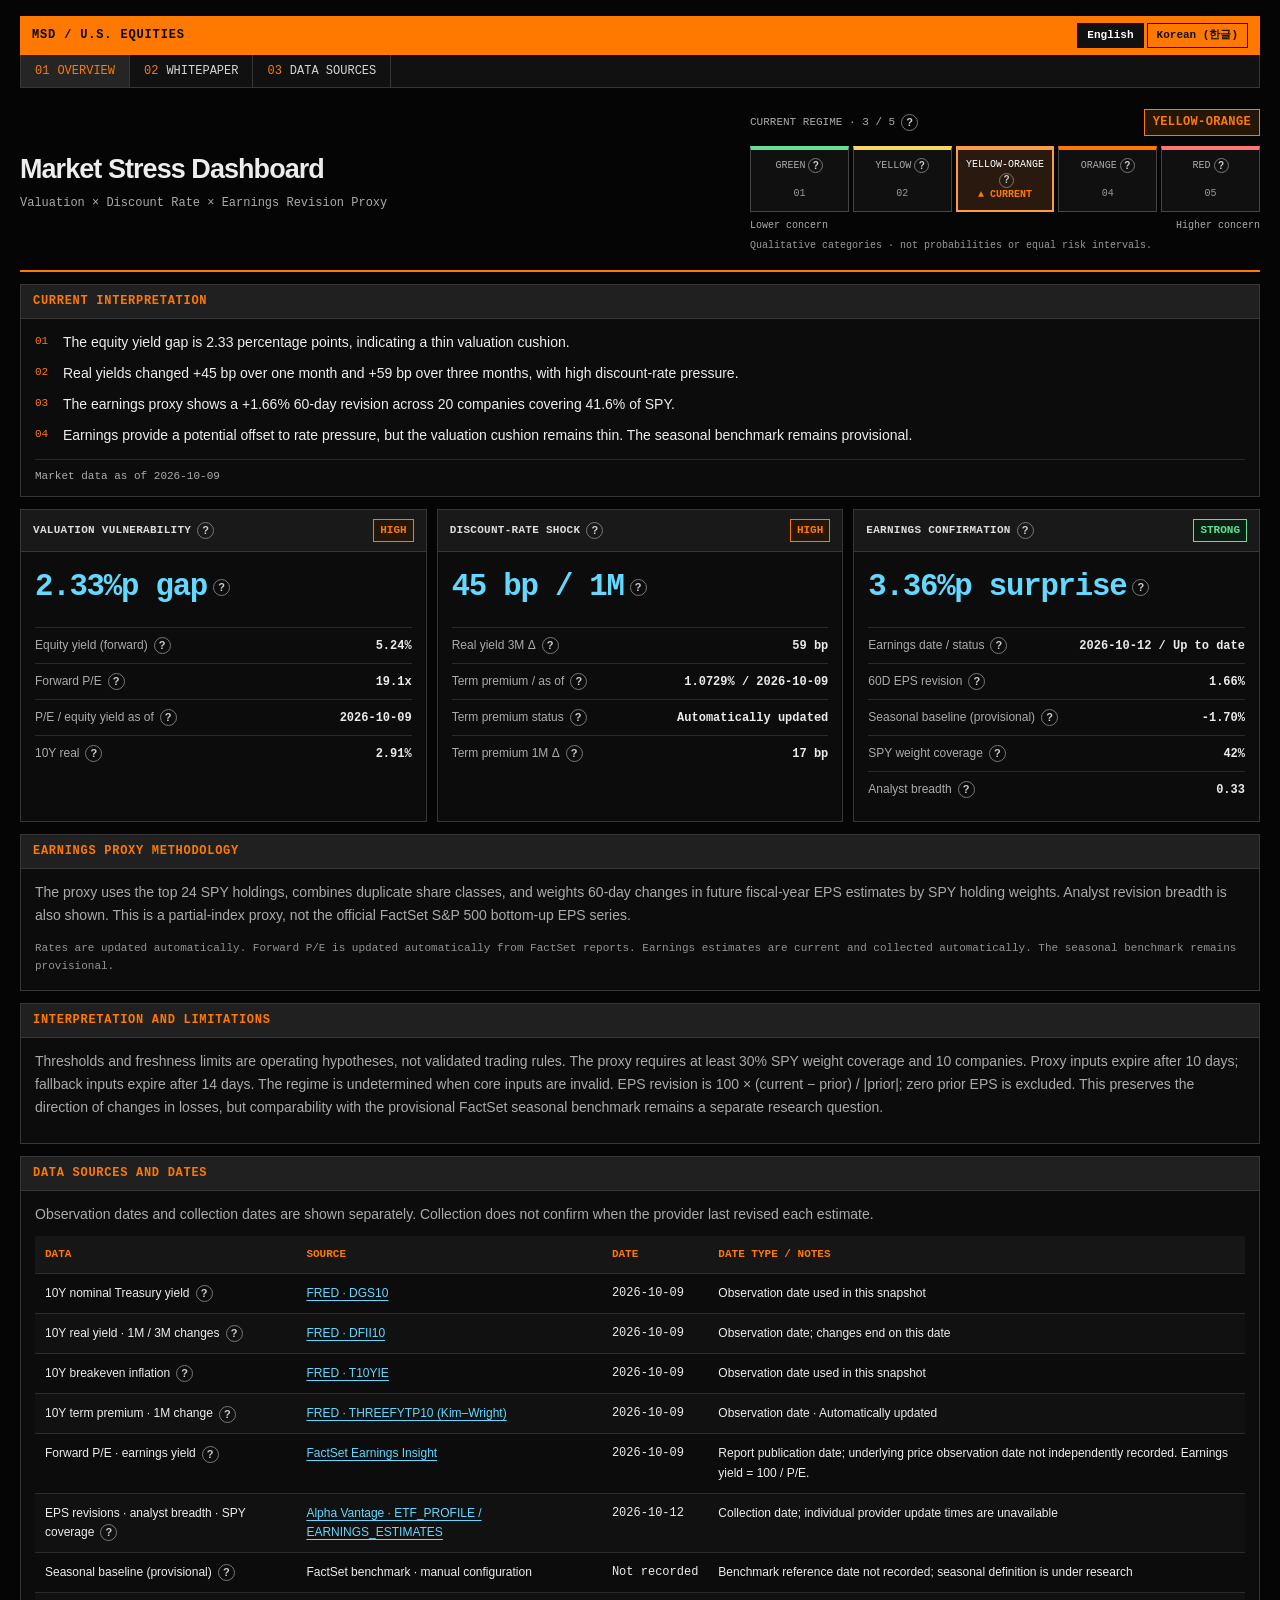
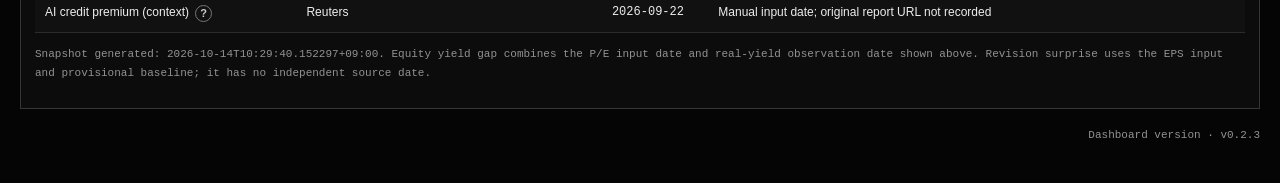
==== index.html @ 66d4731f "fix: refresh forward valuation from dated FactSet reports" ====
<!doctype html><html lang="en"><head><meta charset="utf-8"><meta name="viewport" content="width=device-width,initial-scale=1">
<title>Market Stress Dashboard v0.2.3</title>
<link rel="stylesheet" href="terminal.css?v=4"><script src="glossary.js?v=6" defer></script><script src="ui.js?v=7" defer></script></head><body><div class="wrap">
<div class="terminal-bar"><span>MSD / U.S. EQUITIES</span><div class="language-toggle" role="group" aria-label="Language"><button type="button" data-language="en" aria-pressed="true">English</button><button type="button" data-language="ko" aria-pressed="false">Korean (한글)</button></div></div>
<nav class="terminal-nav" aria-label="Resources"><a href="./" aria-current="page"><span class="key">01</span>OVERVIEW</a><a href="whitepaper.html"><span class="key">02</span>WHITEPAPER</a><a href="#sources-heading"><span class="key">03</span>DATA SOURCES</a></nav>
<div class="top"><div><h1>Market Stress Dashboard</h1><div class="muted">Valuation × Discount Rate × Earnings Revision Proxy</div></div><section class="regime-overview" aria-label="Market regime scale"><div class="regime-summary"><span id="regime-caption">CURRENT REGIME</span><div id="regime" class="regime">Loading</div></div><ol id="regime-scale" class="regime-scale"></ol><div class="regime-axis"><span id="scale-start">Lower concern</span><span id="scale-end">Higher concern</span></div><div id="scale-note" class="scale-note">Qualitative categories · not a probability scale</div></section></div>
<div class="card section"><b>Current interpretation</b><p id="note" class="note"></p><div id="asof" class="muted"></div></div>
<div id="grid" class="grid"></div>
<div class="card section"><b>Earnings proxy methodology</b><p class="note muted">The proxy uses the top 24 SPY holdings, combines duplicate share classes, and weights 60-day changes in future fiscal-year EPS estimates by SPY holding weights. Analyst revision breadth is also shown. This is a partial-index proxy, not the official FactSet S&amp;P 500 bottom-up EPS series.</p><div id="quality" class="quality"></div></div>
<div class="card section"><b>Interpretation and limitations</b><p class="note muted">Thresholds and freshness limits are operating hypotheses, not validated trading rules. The proxy requires at least 30% SPY weight coverage and 10 companies. Proxy inputs expire after 10 days; fallback inputs expire after 14 days. The regime is undetermined when core inputs are invalid. EPS revision is 100 × (current − prior) / |prior|; zero prior EPS is excluded. This preserves the direction of changes in losses, but comparability with the provisional FactSet seasonal benchmark remains a separate research question.</p></div>
<section class="card section" aria-labelledby="sources-heading"><h2 id="sources-heading">Data sources and dates</h2>
<p class="note muted">Observation dates and collection dates are shown separately. Collection does not confirm when the provider last revised each estimate.</p>
<div class="table-scroll"><table><thead><tr><th scope="col">Data</th><th scope="col">Source</th><th scope="col">Date</th><th scope="col">Date type / notes</th></tr></thead><tbody id="sources"></tbody></table></div>
<p id="generated" class="quality"></p>
</section>
<footer class="version-note">Dashboard version · v0.2.3</footer>
</div><script>
const f=(v,d=2)=>v==null?"N/A":Number(v).toFixed(d);
function qualityLabel(value){
 return {AUTO:"Automatically updated",MANUAL:"Manually entered",CURRENT:"Up to date",STALE:"Outdated · reference only",UNAVAILABLE:"Not available",FUTURE:"Date needs review",INVALID_DATE:"Date needs review",INVALID_VALUE:"Value needs review",AUTO_PROXY:"Automated estimate proxy",FALLBACK:"Manual fallback"}[value]||"Not confirmed";
}
function qualitySummary(d,lang='en'){
 const ko=lang==='ko',q=d.data_quality,e=d.pillars.earnings;
 const sentences=[];
 sentences.push(q.rates==='AUTO'?(ko?'금리는 자동 갱신됩니다.':'Rates are updated automatically.'):(ko?'금리 데이터의 최신성을 확인해야 합니다.':'Rate data need a freshness check.'));
 sentences.push(q.forward_pe==='AUTO'?(ko?'선행 PER은 FactSet 보고서에서 자동 갱신됩니다.':'Forward P/E is updated automatically from FactSet reports.'):q.forward_pe==='MANUAL'?(ko?'선행 PER은 수동 입력값입니다.':'Forward P/E is entered manually.'):(ko?'선행 PER 입력값을 다시 확인해야 합니다.':'The forward P/E input needs review.'));
 sentences.push(e.quality==='CURRENT'?(e.source_mode==='AUTO_PROXY'?(ko?'이익 추정치는 자동 수집한 유효한 자료입니다.':'Earnings estimates are current and collected automatically.'):(ko?'이익은 유효한 수동 대체 자료를 사용합니다.':'Earnings use a current manual fallback.')):(ko?'이익 자료가 유효하지 않아 이익 판정에 사용하지 않습니다.':'Earnings data do not meet the requirements for an active signal.'));
 if(q.term_premium==='STALE')sentences.push(ko?'기간 프리미엄은 오래된 값이므로 참고용으로만 표시합니다.':'Term premium is outdated and shown for reference only.');
 else if(q.term_premium==='UNAVAILABLE')sentences.push(ko?'기간 프리미엄은 현재 확인할 수 없습니다.':'Term premium is currently unavailable.');
 if(e.baseline_mode!=='EMPIRICAL_SAME_MONTH_MEDIAN')sentences.push(ko?'계절 기준은 아직 잠정값입니다.':'The seasonal benchmark remains provisional.');
 return sentences.join(' ');
}
function interpretationLines(d){
 const v=d.pillars.valuation,x=d.pillars.discount,e=d.pillars.earnings;
 const signed=(value,digits=0)=>value==null?"N/A":(value>0?"+":"")+f(value,digits);
 const cushion={HIGH:"a thin valuation cushion",ELEVATED:"a limited valuation cushion",LOW:"a wider valuation cushion"};
 const valuation=v.state==="UNAVAILABLE"
  ?"Valuation cannot be assessed reliably because a required input is missing or out of date."
  :`The equity yield gap is ${f(v.equity_yield_gap)} percentage points, indicating ${cushion[v.state]||"the reported valuation cushion"}.`;
 const pressure={HIGH:"high",MODERATE:"moderate",EASING:"easing"};
 const rates=x.state==="UNAVAILABLE"
  ?"Discount-rate pressure cannot be assessed reliably because current rate data are unavailable."
  :`Real yields changed ${signed(x.real_1m_change_bp)} bp over one month and ${signed(x.real_3m_change_bp)} bp over three months, with ${pressure[x.state]||"unclassified"} discount-rate pressure${x.term_premium_quality!=="AUTO"?"; term premium is excluded from the signal":""}.`;
 const earnings=e.state==="UNAVAILABLE"
  ?"Earnings confirmation is unavailable because the available estimate data do not meet the freshness or quality requirements."
  :e.source_mode==="AUTO_PROXY"
   ?`The earnings proxy shows a ${signed(e.revision_60d,2)}% 60-day revision across ${e.companies_used??"an unreported number of"} companies covering ${f(e.coverage_weight==null?null:e.coverage_weight*100,1)}% of SPY.`
   :`The manual earnings fallback shows a ${signed(e.revision_60d,2)}% revision, based on the input dated ${e.as_of||"an unrecorded date"}.`;
 const implications={
  "YELLOW-ORANGE":"Earnings provide a potential offset to rate pressure, but the valuation cushion remains thin.",
  "ORANGE":"The pillar combination signals heightened vulnerability; monitor whether earnings can offset rate pressure.",
  "RED":"High valuation vulnerability, rate pressure and negative earnings confirmation coincide, indicating elevated combined risk.",
  "GREEN":"The pillar combination is relatively supportive, with a wider valuation cushion and strong earnings confirmation.",
  "YELLOW":"The pillars present a mixed picture; monitor changes in earnings and discount-rate pressure together.",
  "UNDETERMINED":"A regime assessment is withheld until the required inputs meet the data-quality rules."
 };
 const conclusion=d.regime==="UNDETERMINED"?implications[d.regime]
  :`${implications[d.regime]||"Review the individual pillars before drawing a conclusion."} The seasonal benchmark remains provisional.`;
 return [valuation,rates,earnings,conclusion];
}
const loadJSON=path=>fetch(path+"?"+Date.now()).then(r=>{if(!r.ok)throw new Error("HTTP "+r.status);return r.json()});
Promise.all([loadJSON("data/latest.json"),loadJSON("config/manual_metrics.json")]).then(([d,manual])=>{
 let rg=document.getElementById("regime");rg.textContent=d.regime;rg.className="regime "+d.regime;
 const note=document.getElementById("note");
 note.replaceChildren(...interpretationLines(d).map(text=>{const line=document.createElement("span");line.className="interpretation-line";line.textContent=text;return line;}));
 document.getElementById("asof").textContent="Market data as of "+d.as_of;
 let v=d.pillars.valuation,x=d.pillars.discount,e=d.pillars.earnings;
 document.getElementById("grid").innerHTML=`
 <div class="card"><div class="row"><span class="muted">${v.label}</span><span class="state ${v.state}">${v.state}</span></div><div class="big">${f(v.equity_yield_gap)}%p gap</div>
 <div class="metric"><span>Equity yield (forward)</span><b>${f(v.forward_earnings_yield)}%</b></div><div class="metric"><span>Forward P/E</span><b>${f(v.forward_pe,1)}x</b></div><div class="metric"><span>P/E / equity yield as of</span><b>${v.as_of||"Unknown"}</b></div><div class="metric"><span>10Y real</span><b>${f(v.real10y)}%</b></div></div>
 <div class="card"><div class="row"><span class="muted">${x.label}</span><span class="state ${x.state}">${x.state}</span></div><div class="big">${f(x.real_1m_change_bp,0)} bp / 1M</div>
 <div class="metric"><span>Real yield 3M Δ</span><b>${f(x.real_3m_change_bp,0)} bp</b></div><div class="metric"><span>Term premium / as of</span><b>${f(x.term_premium,4)}% / ${x.term_premium_as_of||"Unknown"}</b></div><div class="metric"><span>Term premium status</span><b>${qualityLabel(x.term_premium_quality)}</b></div><div class="metric"><span>Term premium 1M Δ</span><b>${f(x.term_premium_1m_change_bp,0)} bp</b></div></div>
 <div class="card"><div class="row"><span class="muted">${e.label}</span><span class="state ${e.state}">${e.state}</span></div><div class="big">${e.revision_surprise==null?"Undetermined":f(e.revision_surprise)+"%p surprise"}</div>
 <div class="metric"><span>Earnings date / status</span><b>${e.as_of||"Unknown"} / ${qualityLabel(e.quality)}</b></div>
 <div class="metric"><span>60D EPS revision</span><b>${f(e.revision_60d)}%</b></div><div class="metric"><span>Seasonal baseline (provisional)</span><b>${f(e.seasonal_benchmark_60d)}%</b></div>
 <div class="metric"><span>SPY weight coverage</span><b>${e.coverage_weight==null?"Fallback":Math.round(e.coverage_weight*100)+"%"}</b></div>
 <div class="metric"><span>Analyst breadth</span><b>${e.analyst_revision_breadth==null?"N/A":f(e.analyst_revision_breadth,2)}</b></div></div>`;
 const automatic=e.source_mode==="AUTO_PROXY";
 const rows=[
  ["10Y nominal Treasury yield", "FRED · DGS10", "https://fred.stlouisfed.org/series/DGS10", d.as_of, "Observation date used in this snapshot"],
  ["10Y real yield · 1M / 3M changes", "FRED · DFII10", "https://fred.stlouisfed.org/series/DFII10", d.as_of, "Observation date; changes end on this date"],
  ["10Y breakeven inflation", "FRED · T10YIE", "https://fred.stlouisfed.org/series/T10YIE", d.as_of, "Observation date used in this snapshot"],
  ["10Y term premium · 1M change", "FRED · THREEFYTP10 (Kim–Wright)", "https://fred.stlouisfed.org/series/THREEFYTP10", x.term_premium_as_of, "Observation date · "+qualityLabel(x.term_premium_quality)],
  ["Forward P/E · earnings yield", v.source||manual.forward_pe.source, v.source_url||null, v.as_of||manual.forward_pe.as_of, v.date_type==="REPORT_DATE"?"Report publication date; underlying price observation date not independently recorded. Earnings yield = 100 / P/E.":"Manual input date; original report URL not recorded. Earnings yield = 100 / P/E."],
  ["EPS revisions · analyst breadth · SPY coverage", automatic?"Alpha Vantage · ETF_PROFILE / EARNINGS_ESTIMATES":manual.eps_fallback.source, automatic?"https://www.alphavantage.co/documentation/":null, e.as_of, automatic?"Collection date; individual provider update times are unavailable":"Manual fallback input date; original report URL not recorded"],
  ["Seasonal baseline (provisional)", e.baseline_mode==="EMPIRICAL_SAME_MONTH_MEDIAN"?"Stored proxy history": "FactSet benchmark · manual configuration", null, null, "Benchmark reference date not recorded; seasonal definition is under research"],
  ["AI credit premium (context)", manual.ai_credit_premium_bp.source, null, manual.ai_credit_premium_bp.as_of, "Manual input date; original report URL not recorded"]
 ];
 const tbody=document.getElementById("sources");
 rows.forEach(([metric,source,url,date,note])=>{
  const row=document.createElement("tr");
  [metric,source,date||"Not recorded",note].forEach((value,index)=>{
   const cell=document.createElement("td");
   if(index===1 && url){const link=document.createElement("a");link.href=url;link.textContent=value;cell.appendChild(link);}
   else cell.textContent=value;
   row.appendChild(cell);
  });tbody.appendChild(row);
 });
 document.getElementById("generated").textContent="Snapshot generated: "+(d.generated_at||"Not recorded")+". Equity yield gap combines the P/E input date and real-yield observation date shown above. Revision surprise uses the EPS input and provisional baseline; it has no independent source date.";
 document.getElementById("quality").textContent=qualitySummary(d);
 window.dashboardData=d;
 if(window.applyLanguage) window.applyLanguage();
}).catch(error=>{
 document.getElementById("regime").textContent="Data unavailable";
 document.getElementById("regime").className="regime UNAVAILABLE";
 document.getElementById("grid").textContent="";
 document.getElementById("note").textContent="The regime is unavailable because dashboard data could not be loaded. "+error.message;
 window.dashboardError=true; if(window.applyLanguage) window.applyLanguage();
});
</script></body></html>
---- terminal.css ----
:root{color-scheme:dark;--bg:#050505;--panel:#0c0c0c;--line:#363636;--muted:#aaa;--text:#ededed;--orange:#ff7900;--cyan:#64d8ff;--green:#64df94;--red:#ff7474;--yellow:#f5d761;--mono:"SFMono-Regular",Consolas,"Liberation Mono",monospace}
*{box-sizing:border-box}html{scroll-padding-top:20px}body{margin:0;background:var(--bg);color:var(--text);font-family:Arial,Helvetica,sans-serif;font-size:14px;line-height:1.5}.wrap{max-width:1440px;margin:auto;padding:16px 20px 40px}a{color:var(--cyan);text-underline-offset:3px}a:hover{color:#fff}a:focus-visible{outline:2px solid var(--orange);outline-offset:4px}.muted{color:var(--muted)}
.terminal-bar{display:flex;justify-content:space-between;align-items:center;gap:16px;padding:7px 12px;background:var(--orange);color:#080808;font:700 12px/1.4 var(--mono);letter-spacing:.07em;text-transform:uppercase}.terminal-nav{display:flex;gap:0;flex-wrap:wrap;border:1px solid var(--line);border-top:0;margin-bottom:18px;background:#111}.terminal-nav a{padding:9px 14px;color:#d5d5d5;text-decoration:none;font:12px var(--mono);border-right:1px solid var(--line)}.terminal-nav a:hover,.terminal-nav a[aria-current=page]{background:#252525;color:var(--orange)}.terminal-nav .key{color:var(--orange);margin-right:8px}
.top,.row{display:flex;justify-content:space-between;gap:12px;align-items:center;flex-wrap:wrap}.top{padding:3px 0 17px;border-bottom:2px solid var(--orange)}h1{font-size:27px;letter-spacing:-.035em;margin:0;font-weight:700}h1 .muted{font:12px var(--mono);letter-spacing:0;vertical-align:middle}.top>div>.muted{font:12px/1.6 var(--mono);margin-top:5px}.grid{display:grid;grid-template-columns:repeat(3,minmax(0,1fr));gap:10px;margin-top:12px}.card{background:var(--panel);border:1px solid var(--line);border-radius:0;padding:14px}.section{margin-top:12px}.section>b,.section>h2{display:block;background:#202020;border-bottom:1px solid var(--line);margin:-14px -14px 12px;padding:8px 12px;font:700 12px/1.4 var(--mono);text-transform:uppercase;letter-spacing:.06em;color:var(--orange)}.grid .card>.row{margin:-14px -14px 12px;padding:9px 12px;border-bottom:1px solid var(--line);background:#191919;gap:8px}.grid .card>.row>.muted{font:700 11px/1.5 var(--mono);color:#ddd;text-transform:uppercase;letter-spacing:.025em}
.state,.regime{font:700 11px/1.4 var(--mono);border:1px solid currentColor;border-radius:0;padding:3px 6px;white-space:nowrap}.regime{font-size:14px;padding:8px 12px;letter-spacing:.03em}.HIGH,.WEAKENING,.YELLOW-ORANGE,.ORANGE{color:var(--orange);background:#241708}.STRONG,.LOW,.GREEN,.EASING{color:var(--green);background:#0b2013}.NEUTRAL,.MODERATE,.ELEVATED,.YELLOW{color:var(--yellow);background:#242009}.NEGATIVE,.RED{color:var(--red);background:#290f0f}.UNDETERMINED,.UNAVAILABLE{color:#c5c5c5;background:#222}.big{font:700 clamp(23px,2.4vw,34px)/1.25 var(--mono);font-variant-numeric:tabular-nums;letter-spacing:-.04em;color:var(--cyan);margin:16px 0 20px}.metric{display:flex;justify-content:space-between;align-items:baseline;gap:12px;border-top:1px solid #292929;padding:8px 0;font-size:12px}.metric span:first-child{color:var(--muted)}.metric b{font-family:var(--mono);font-variant-numeric:tabular-nums;text-align:right;color:#eaeaea;font-size:12px}.note{line-height:1.65;margin:10px 0}.quality{font:11px/1.7 var(--mono);color:#929292;margin-top:12px;overflow-wrap:anywhere}#note{font-size:14px;counter-reset:line}#note .interpretation-line{display:block;position:relative;padding-left:28px;margin-bottom:8px}#note .interpretation-line:before{counter-increment:line;content:"0" counter(line);position:absolute;left:0;top:2px;color:var(--orange);font:11px/1.6 var(--mono)}#note .interpretation-line:last-child{margin-bottom:0}#asof{font:11px var(--mono);color:var(--muted);border-top:1px solid #292929;padding-top:10px;margin-top:12px}
h2{font-size:18px;margin:0 0 12px}.table-scroll{overflow-x:auto}table{width:100%;border-collapse:collapse;text-align:left;font-size:12px}th,td{padding:10px;border-bottom:1px solid #2c2c2c;vertical-align:top}th{color:var(--orange);font:700 11px/1.5 var(--mono);text-transform:uppercase;background:#161616}td{line-height:1.6}tbody tr:nth-child(even){background:#111}tbody tr:hover{background:#1b1b1b}td:nth-child(3){white-space:nowrap;font-family:var(--mono);font-variant-numeric:tabular-nums}
/* Long-form research uses the same terminal palette with a quieter reading measure. */
.paper .wrap{max-width:1200px}.paper .nav{margin:0 0 28px;padding:10px 0;border-bottom:1px solid var(--line);font:12px var(--mono)}.paper .eyebrow{color:var(--orange);font-family:var(--mono)}.paper header h1{font-size:clamp(32px,4.8vw,50px)}.paper .subtitle{color:#bbb}.paper .meta{color:#aaa;font-family:var(--mono);font-size:12px}.paper .context{border-color:var(--line);background:#111;color:#bbb;border-radius:0;border-left:3px solid var(--orange)}.paper .layout{grid-template-columns:245px minmax(0,1fr);gap:38px}.paper .toc{font-family:var(--mono);font-size:11px}.paper .toc>nav>strong{color:var(--orange);text-transform:uppercase}.paper .toc a{color:#aaa}.paper .toc a:hover{color:var(--orange)}.paper article{font-size:16px;line-height:1.8}.paper section{border-color:var(--line);padding-top:24px}.paper h2{color:var(--orange);font-size:23px}.paper h3{color:#eee}.paper blockquote{border-color:var(--orange);background:#14110b;font-size:18px}.paper .formula{border-color:var(--line);background:#111;color:var(--cyan);border-radius:0;font:14px/1.8 var(--mono)}.paper table{font-size:13px}.paper td:nth-child(3){white-space:normal}.paper code{color:var(--cyan)}.paper footer{border-color:var(--line);color:#999}
@media(max-width:1000px){.grid{grid-template-columns:1fr}.grid .card>.row>.muted{font-size:12px}.big{font-size:30px}}@media(max-width:800px){.paper .layout{grid-template-columns:1fr}.paper .toc{border-radius:0;border-color:var(--line)}}@media(max-width:540px){.wrap{padding:10px 10px 28px}.terminal-bar{font-size:10px;padding:8px}.terminal-bar span:last-child{display:none}h1{font-size:23px}.top{align-items:flex-start}.regime{font-size:12px}.terminal-nav a{font-size:11px;padding:9px 11px}.metric{gap:8px}th,td{padding:8px}#note{font-size:13px}.paper article{font-size:15px}.paper .formula{overflow-wrap:anywhere}}
@media print{body{background:#fff;color:#111}.terminal-nav,.terminal-bar{display:none}.card{background:#fff;border-color:#bbb}.section>b,.section>h2,th{background:#eee;color:#222}.big,.metric b,.muted,.quality,#asof{color:#333}.paper .context,.paper blockquote,.paper .formula{background:#f5f5f5;color:#111;border-color:#888}.paper h2,.paper h3,.paper .subtitle,.paper .meta{color:#222}.paper tbody tr:nth-child(even){background:#fafafa}}

.version-note{margin-top:18px;color:#929292;font:11px/1.5 var(--mono);text-align:right}

.language-toggle{display:flex;gap:3px}.language-toggle button{border:1px solid #111;background:transparent;color:#111;padding:4px 9px;font:700 11px/1.4 var(--mono);cursor:pointer}.language-toggle button[aria-pressed="true"]{background:#111;color:#fff}.language-toggle button:focus-visible{outline:2px solid #fff;outline-offset:2px}.regime-overview{width:510px;max-width:100%;min-width:0}.regime-summary{display:flex;align-items:center;justify-content:space-between;margin-bottom:10px;gap:8px}#regime-caption{font:11px var(--mono);color:var(--muted)}.regime-summary .regime{font-size:12px;padding:4px 8px}.regime-scale{list-style:none;padding:0;margin:0;display:grid;grid-template-columns:repeat(5,minmax(0,1fr));gap:4px}.regime-step{position:relative;text-align:center;border:1px solid #444;border-top:4px solid var(--stage);padding:8px 2px 7px;color:#aaa;background:#101010;font:10px/1.45 var(--mono);min-width:0}.regime-step .step-label{display:block;min-height:29px;overflow-wrap:anywhere}.regime-step .step-position{display:block;font-size:10px;color:#999}.regime-step[aria-current="step"]{border:2px solid var(--stage);border-top-width:4px;background:#29190e;color:#fff;box-shadow:0 0 0 1px #000}.regime-step[aria-current="step"] .step-position{color:var(--orange);font-weight:700}.regime-axis{display:flex;justify-content:space-between;color:#aaa;font:10px/1.5 var(--mono);margin-top:6px}.scale-note{font:10px/1.5 var(--mono);color:#999;margin-top:5px}html[lang="ko"] body{word-break:keep-all}html[lang="ko"] .quality{word-break:normal}.top{align-items:center;gap:24px}@media(max-width:1050px){.regime-overview{width:100%}.top>div:first-child{width:100%}}@media(max-width:540px){.language-toggle button{padding:5px 7px}.regime-step{font-size:9px}.terminal-bar span:last-child{display:inline}.regime-scale{gap:3px}}@media print{.language-toggle{display:none}}

.term-help{display:inline-flex;align-items:center;justify-content:center;width:17px;height:17px;margin-left:6px;padding:0;border:1px solid #777;border-radius:50%;background:transparent;color:#ccc;font:700 11px/1 Arial,sans-serif;vertical-align:middle;cursor:pointer;flex-shrink:0}.term-help:hover,.term-help[aria-expanded="true"]{color:var(--orange);border-color:var(--orange);background:#241708}.term-help:focus-visible,.help-close:focus-visible{outline:2px solid var(--orange);outline-offset:3px}.term-popover{position:fixed;z-index:1000;width:min(360px,calc(100vw - 20px));max-height:calc(100vh - 20px);overflow:auto;padding:16px 18px;background:#161616;border:1px solid var(--orange);box-shadow:0 8px 32px #000b;color:#eee;font:13px/1.65 Arial,Helvetica,sans-serif;text-align:left;word-break:normal}.term-popover[hidden]{display:none}.term-popover>strong{display:block;padding-right:24px;color:var(--orange);font-size:13px;margin-bottom:10px}.term-popover p{margin:0 0 7px}.term-popover p:last-child{margin-bottom:0}.help-close{position:absolute;right:8px;top:7px;width:28px;height:28px;border:0;background:none;color:#ddd;font-size:23px;cursor:pointer}.regime-step .term-help{width:15px;height:15px;font-size:10px;margin-left:3px}@media(pointer:coarse){.term-help{width:25px;height:25px}.regime-step .term-help{width:23px;height:23px}}@media print{.term-help,.term-popover{display:none!important}}
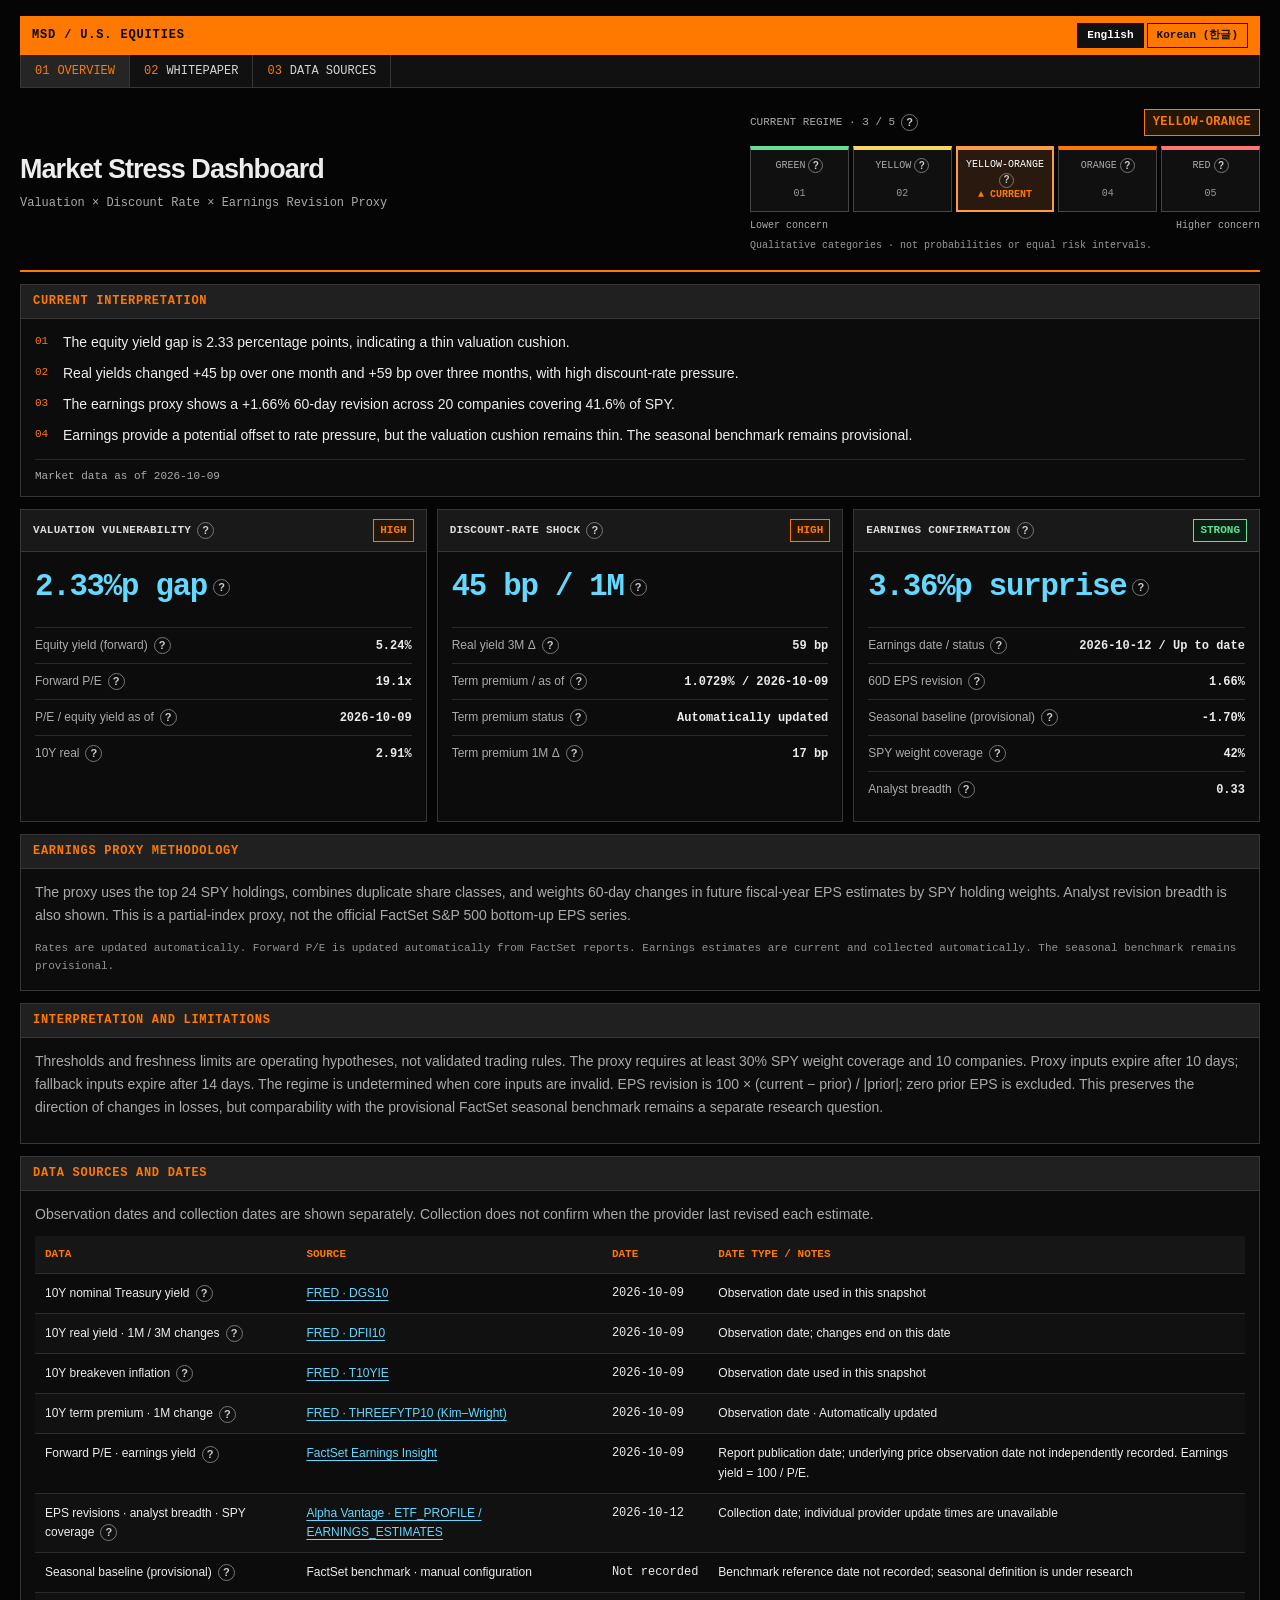
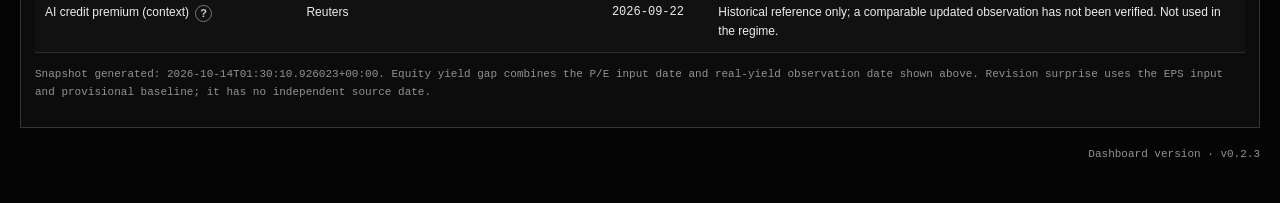
==== commit 79f2fb46: "Clarify historical AI credit input in data sources" ====
--- a/index.html
+++ b/index.html
@@ -1,6 +1,6 @@
 <!doctype html><html lang="en"><head><meta charset="utf-8"><meta name="viewport" content="width=device-width,initial-scale=1">
 <title>Market Stress Dashboard v0.2.3</title>
-<link rel="stylesheet" href="terminal.css?v=4"><script src="glossary.js?v=6" defer></script><script src="ui.js?v=7" defer></script></head><body><div class="wrap">
+<link rel="stylesheet" href="terminal.css?v=4"><script src="glossary.js?v=6" defer></script><script src="ui.js?v=8" defer></script></head><body><div class="wrap">
 <div class="terminal-bar"><span>MSD / U.S. EQUITIES</span><div class="language-toggle" role="group" aria-label="Language"><button type="button" data-language="en" aria-pressed="true">English</button><button type="button" data-language="ko" aria-pressed="false">Korean (한글)</button></div></div>
 <nav class="terminal-nav" aria-label="Resources"><a href="./" aria-current="page"><span class="key">01</span>OVERVIEW</a><a href="whitepaper.html"><span class="key">02</span>WHITEPAPER</a><a href="#sources-heading"><span class="key">03</span>DATA SOURCES</a></nav>
 <div class="top"><div><h1>Market Stress Dashboard</h1><div class="muted">Valuation × Discount Rate × Earnings Revision Proxy</div></div><section class="regime-overview" aria-label="Market regime scale"><div class="regime-summary"><span id="regime-caption">CURRENT REGIME</span><div id="regime" class="regime">Loading</div></div><ol id="regime-scale" class="regime-scale"></ol><div class="regime-axis"><span id="scale-start">Lower concern</span><span id="scale-end">Higher concern</span></div><div id="scale-note" class="scale-note">Qualitative categories · not a probability scale</div></section></div>
@@ -84,7 +84,7 @@
   ["Forward P/E · earnings yield", v.source||manual.forward_pe.source, v.source_url||null, v.as_of||manual.forward_pe.as_of, v.date_type==="REPORT_DATE"?"Report publication date; underlying price observation date not independently recorded. Earnings yield = 100 / P/E.":"Manual input date; original report URL not recorded. Earnings yield = 100 / P/E."],
   ["EPS revisions · analyst breadth · SPY coverage", automatic?"Alpha Vantage · ETF_PROFILE / EARNINGS_ESTIMATES":manual.eps_fallback.source, automatic?"https://www.alphavantage.co/documentation/":null, e.as_of, automatic?"Collection date; individual provider update times are unavailable":"Manual fallback input date; original report URL not recorded"],
   ["Seasonal baseline (provisional)", e.baseline_mode==="EMPIRICAL_SAME_MONTH_MEDIAN"?"Stored proxy history": "FactSet benchmark · manual configuration", null, null, "Benchmark reference date not recorded; seasonal definition is under research"],
-  ["AI credit premium (context)", manual.ai_credit_premium_bp.source, null, manual.ai_credit_premium_bp.as_of, "Manual input date; original report URL not recorded"]
+  ["AI credit premium (context)", manual.ai_credit_premium_bp.source, null, manual.ai_credit_premium_bp.as_of, "Historical reference only; a comparable updated observation has not been verified. Not used in the regime."]
  ];
  const tbody=document.getElementById("sources");
  rows.forEach(([metric,source,url,date,note])=>{
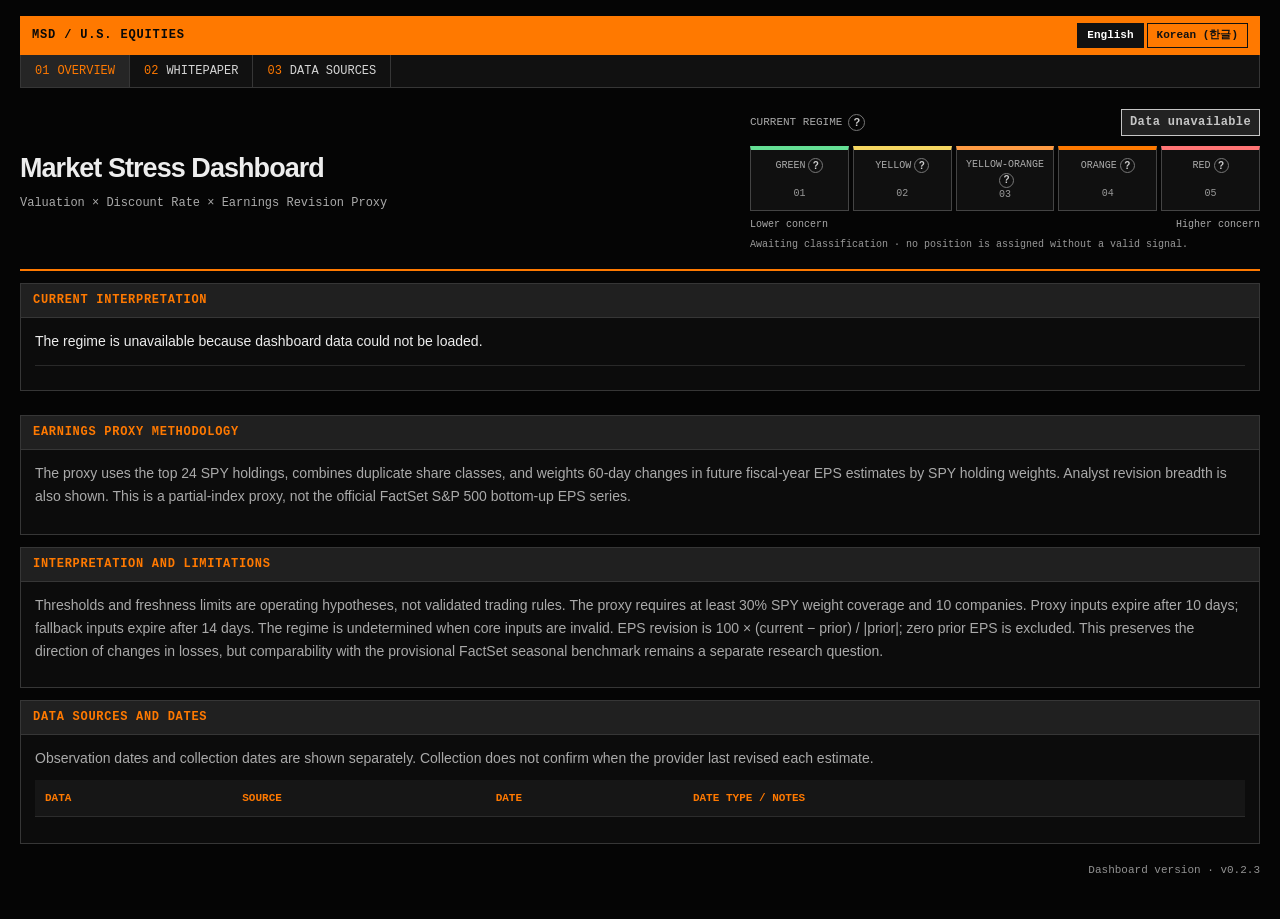
==== commit bf0045f7: "Remove provisional baseline and historical AI credit source rows" ====
--- a/index.html
+++ b/index.html
@@ -1,6 +1,6 @@
 <!doctype html><html lang="en"><head><meta charset="utf-8"><meta name="viewport" content="width=device-width,initial-scale=1">
 <title>Market Stress Dashboard v0.2.3</title>
-<link rel="stylesheet" href="terminal.css?v=4"><script src="glossary.js?v=6" defer></script><script src="ui.js?v=8" defer></script></head><body><div class="wrap">
+<link rel="stylesheet" href="terminal.css?v=4"><script src="data-backend.js?v=1"></script><script src="glossary.js?v=6" defer></script><script src="ui.js?v=8" defer></script></head><body><div class="wrap">
 <div class="terminal-bar"><span>MSD / U.S. EQUITIES</span><div class="language-toggle" role="group" aria-label="Language"><button type="button" data-language="en" aria-pressed="true">English</button><button type="button" data-language="ko" aria-pressed="false">Korean (한글)</button></div></div>
 <nav class="terminal-nav" aria-label="Resources"><a href="./" aria-current="page"><span class="key">01</span>OVERVIEW</a><a href="whitepaper.html"><span class="key">02</span>WHITEPAPER</a><a href="#sources-heading"><span class="key">03</span>DATA SOURCES</a></nav>
 <div class="top"><div><h1>Market Stress Dashboard</h1><div class="muted">Valuation × Discount Rate × Earnings Revision Proxy</div></div><section class="regime-overview" aria-label="Market regime scale"><div class="regime-summary"><span id="regime-caption">CURRENT REGIME</span><div id="regime" class="regime">Loading</div></div><ol id="regime-scale" class="regime-scale"></ol><div class="regime-axis"><span id="scale-start">Lower concern</span><span id="scale-end">Higher concern</span></div><div id="scale-note" class="scale-note">Qualitative categories · not a probability scale</div></section></div>
@@ -58,20 +58,20 @@
   :`${implications[d.regime]||"Review the individual pillars before drawing a conclusion."} The seasonal benchmark remains provisional.`;
  return [valuation,rates,earnings,conclusion];
 }
-const loadJSON=path=>fetch(path+"?"+Date.now()).then(r=>{if(!r.ok)throw new Error("HTTP "+r.status);return r.json()});
-Promise.all([loadJSON("data/latest.json"),loadJSON("config/manual_metrics.json")]).then(([d,manual])=>{
+const escapeHTML=value=>String(value).replace(/[&<>"']/g,c=>({"&":"&amp;","<":"&lt;",">":"&gt;",'"':"&quot;","'":"&#39;"}[c]));
+loadDashboardData().then(([d,manual])=>{
  let rg=document.getElementById("regime");rg.textContent=d.regime;rg.className="regime "+d.regime;
  const note=document.getElementById("note");
  note.replaceChildren(...interpretationLines(d).map(text=>{const line=document.createElement("span");line.className="interpretation-line";line.textContent=text;return line;}));
  document.getElementById("asof").textContent="Market data as of "+d.as_of;
  let v=d.pillars.valuation,x=d.pillars.discount,e=d.pillars.earnings;
  document.getElementById("grid").innerHTML=`
- <div class="card"><div class="row"><span class="muted">${v.label}</span><span class="state ${v.state}">${v.state}</span></div><div class="big">${f(v.equity_yield_gap)}%p gap</div>
- <div class="metric"><span>Equity yield (forward)</span><b>${f(v.forward_earnings_yield)}%</b></div><div class="metric"><span>Forward P/E</span><b>${f(v.forward_pe,1)}x</b></div><div class="metric"><span>P/E / equity yield as of</span><b>${v.as_of||"Unknown"}</b></div><div class="metric"><span>10Y real</span><b>${f(v.real10y)}%</b></div></div>
- <div class="card"><div class="row"><span class="muted">${x.label}</span><span class="state ${x.state}">${x.state}</span></div><div class="big">${f(x.real_1m_change_bp,0)} bp / 1M</div>
- <div class="metric"><span>Real yield 3M Δ</span><b>${f(x.real_3m_change_bp,0)} bp</b></div><div class="metric"><span>Term premium / as of</span><b>${f(x.term_premium,4)}% / ${x.term_premium_as_of||"Unknown"}</b></div><div class="metric"><span>Term premium status</span><b>${qualityLabel(x.term_premium_quality)}</b></div><div class="metric"><span>Term premium 1M Δ</span><b>${f(x.term_premium_1m_change_bp,0)} bp</b></div></div>
- <div class="card"><div class="row"><span class="muted">${e.label}</span><span class="state ${e.state}">${e.state}</span></div><div class="big">${e.revision_surprise==null?"Undetermined":f(e.revision_surprise)+"%p surprise"}</div>
- <div class="metric"><span>Earnings date / status</span><b>${e.as_of||"Unknown"} / ${qualityLabel(e.quality)}</b></div>
+ <div class="card"><div class="row"><span class="muted">${escapeHTML(v.label)}</span><span class="state ${escapeHTML(v.state)}">${escapeHTML(v.state)}</span></div><div class="big">${f(v.equity_yield_gap)}%p gap</div>
+ <div class="metric"><span>Equity yield (forward)</span><b>${f(v.forward_earnings_yield)}%</b></div><div class="metric"><span>Forward P/E</span><b>${f(v.forward_pe,1)}x</b></div><div class="metric"><span>P/E / equity yield as of</span><b>${escapeHTML(v.as_of||"Unknown")}</b></div><div class="metric"><span>10Y real</span><b>${f(v.real10y)}%</b></div></div>
+ <div class="card"><div class="row"><span class="muted">${escapeHTML(x.label)}</span><span class="state ${escapeHTML(x.state)}">${escapeHTML(x.state)}</span></div><div class="big">${f(x.real_1m_change_bp,0)} bp / 1M</div>
+ <div class="metric"><span>Real yield 3M Δ</span><b>${f(x.real_3m_change_bp,0)} bp</b></div><div class="metric"><span>Term premium / as of</span><b>${f(x.term_premium,4)}% / ${escapeHTML(x.term_premium_as_of||"Unknown")}</b></div><div class="metric"><span>Term premium status</span><b>${qualityLabel(x.term_premium_quality)}</b></div><div class="metric"><span>Term premium 1M Δ</span><b>${f(x.term_premium_1m_change_bp,0)} bp</b></div></div>
+ <div class="card"><div class="row"><span class="muted">${escapeHTML(e.label)}</span><span class="state ${escapeHTML(e.state)}">${escapeHTML(e.state)}</span></div><div class="big">${e.revision_surprise==null?"Undetermined":f(e.revision_surprise)+"%p surprise"}</div>
+ <div class="metric"><span>Earnings date / status</span><b>${escapeHTML(e.as_of||"Unknown")} / ${qualityLabel(e.quality)}</b></div>
  <div class="metric"><span>60D EPS revision</span><b>${f(e.revision_60d)}%</b></div><div class="metric"><span>Seasonal baseline (provisional)</span><b>${f(e.seasonal_benchmark_60d)}%</b></div>
  <div class="metric"><span>SPY weight coverage</span><b>${e.coverage_weight==null?"Fallback":Math.round(e.coverage_weight*100)+"%"}</b></div>
  <div class="metric"><span>Analyst breadth</span><b>${e.analyst_revision_breadth==null?"N/A":f(e.analyst_revision_breadth,2)}</b></div></div>`;
@@ -83,15 +83,13 @@
   ["10Y term premium · 1M change", "FRED · THREEFYTP10 (Kim–Wright)", "https://fred.stlouisfed.org/series/THREEFYTP10", x.term_premium_as_of, "Observation date · "+qualityLabel(x.term_premium_quality)],
   ["Forward P/E · earnings yield", v.source||manual.forward_pe.source, v.source_url||null, v.as_of||manual.forward_pe.as_of, v.date_type==="REPORT_DATE"?"Report publication date; underlying price observation date not independently recorded. Earnings yield = 100 / P/E.":"Manual input date; original report URL not recorded. Earnings yield = 100 / P/E."],
   ["EPS revisions · analyst breadth · SPY coverage", automatic?"Alpha Vantage · ETF_PROFILE / EARNINGS_ESTIMATES":manual.eps_fallback.source, automatic?"https://www.alphavantage.co/documentation/":null, e.as_of, automatic?"Collection date; individual provider update times are unavailable":"Manual fallback input date; original report URL not recorded"],
-  ["Seasonal baseline (provisional)", e.baseline_mode==="EMPIRICAL_SAME_MONTH_MEDIAN"?"Stored proxy history": "FactSet benchmark · manual configuration", null, null, "Benchmark reference date not recorded; seasonal definition is under research"],
-  ["AI credit premium (context)", manual.ai_credit_premium_bp.source, null, manual.ai_credit_premium_bp.as_of, "Historical reference only; a comparable updated observation has not been verified. Not used in the regime."]
  ];
  const tbody=document.getElementById("sources");
  rows.forEach(([metric,source,url,date,note])=>{
   const row=document.createElement("tr");
   [metric,source,date||"Not recorded",note].forEach((value,index)=>{
    const cell=document.createElement("td");
-   if(index===1 && url){const link=document.createElement("a");link.href=url;link.textContent=value;cell.appendChild(link);}
+   if(index===1 && url){const link=document.createElement("a");const sourceURL=new URL(url);if(sourceURL.protocol!=="https:")throw Error("Invalid source URL");link.href=sourceURL.href;link.textContent=value;cell.appendChild(link);}
    else cell.textContent=value;
    row.appendChild(cell);
   });tbody.appendChild(row);
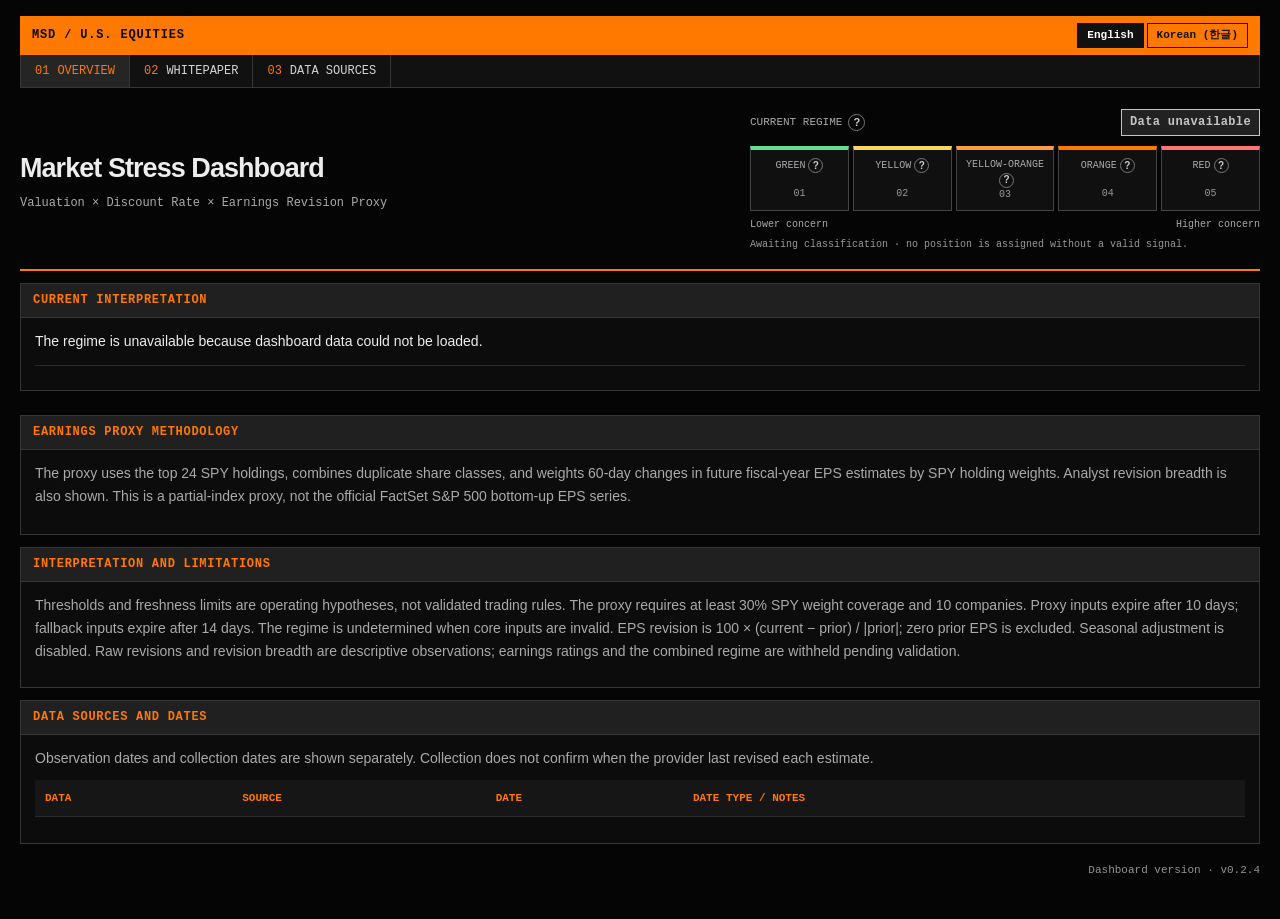
==== commit 4438aa3c: "Remove unvalidated seasonal adjustment and withhold earnings ratings" ====
--- a/index.html
+++ b/index.html
@@ -1,19 +1,19 @@
 <!doctype html><html lang="en"><head><meta charset="utf-8"><meta name="viewport" content="width=device-width,initial-scale=1">
-<title>Market Stress Dashboard v0.2.3</title>
-<link rel="stylesheet" href="terminal.css?v=4"><script src="data-backend.js?v=1"></script><script src="glossary.js?v=6" defer></script><script src="ui.js?v=8" defer></script></head><body><div class="wrap">
+<title>Market Stress Dashboard v0.2.4</title>
+<link rel="stylesheet" href="terminal.css?v=4"><script src="data-backend.js?v=2"></script><script src="glossary.js?v=9" defer></script><script src="ui.js?v=9" defer></script></head><body><div class="wrap">
 <div class="terminal-bar"><span>MSD / U.S. EQUITIES</span><div class="language-toggle" role="group" aria-label="Language"><button type="button" data-language="en" aria-pressed="true">English</button><button type="button" data-language="ko" aria-pressed="false">Korean (한글)</button></div></div>
 <nav class="terminal-nav" aria-label="Resources"><a href="./" aria-current="page"><span class="key">01</span>OVERVIEW</a><a href="whitepaper.html"><span class="key">02</span>WHITEPAPER</a><a href="#sources-heading"><span class="key">03</span>DATA SOURCES</a></nav>
 <div class="top"><div><h1>Market Stress Dashboard</h1><div class="muted">Valuation × Discount Rate × Earnings Revision Proxy</div></div><section class="regime-overview" aria-label="Market regime scale"><div class="regime-summary"><span id="regime-caption">CURRENT REGIME</span><div id="regime" class="regime">Loading</div></div><ol id="regime-scale" class="regime-scale"></ol><div class="regime-axis"><span id="scale-start">Lower concern</span><span id="scale-end">Higher concern</span></div><div id="scale-note" class="scale-note">Qualitative categories · not a probability scale</div></section></div>
 <div class="card section"><b>Current interpretation</b><p id="note" class="note"></p><div id="asof" class="muted"></div></div>
 <div id="grid" class="grid"></div>
 <div class="card section"><b>Earnings proxy methodology</b><p class="note muted">The proxy uses the top 24 SPY holdings, combines duplicate share classes, and weights 60-day changes in future fiscal-year EPS estimates by SPY holding weights. Analyst revision breadth is also shown. This is a partial-index proxy, not the official FactSet S&amp;P 500 bottom-up EPS series.</p><div id="quality" class="quality"></div></div>
-<div class="card section"><b>Interpretation and limitations</b><p class="note muted">Thresholds and freshness limits are operating hypotheses, not validated trading rules. The proxy requires at least 30% SPY weight coverage and 10 companies. Proxy inputs expire after 10 days; fallback inputs expire after 14 days. The regime is undetermined when core inputs are invalid. EPS revision is 100 × (current − prior) / |prior|; zero prior EPS is excluded. This preserves the direction of changes in losses, but comparability with the provisional FactSet seasonal benchmark remains a separate research question.</p></div>
+<div class="card section"><b>Interpretation and limitations</b><p class="note muted">Thresholds and freshness limits are operating hypotheses, not validated trading rules. The proxy requires at least 30% SPY weight coverage and 10 companies. Proxy inputs expire after 10 days; fallback inputs expire after 14 days. The regime is undetermined when core inputs are invalid. EPS revision is 100 × (current − prior) / |prior|; zero prior EPS is excluded. Seasonal adjustment is disabled. Raw revisions and revision breadth are descriptive observations; earnings ratings and the combined regime are withheld pending validation.</p></div>
 <section class="card section" aria-labelledby="sources-heading"><h2 id="sources-heading">Data sources and dates</h2>
 <p class="note muted">Observation dates and collection dates are shown separately. Collection does not confirm when the provider last revised each estimate.</p>
 <div class="table-scroll"><table><thead><tr><th scope="col">Data</th><th scope="col">Source</th><th scope="col">Date</th><th scope="col">Date type / notes</th></tr></thead><tbody id="sources"></tbody></table></div>
 <p id="generated" class="quality"></p>
 </section>
-<footer class="version-note">Dashboard version · v0.2.3</footer>
+<footer class="version-note">Dashboard version · v0.2.4</footer>
 </div><script>
 const f=(v,d=2)=>v==null?"N/A":Number(v).toFixed(d);
 function qualityLabel(value){
@@ -27,7 +27,7 @@
  sentences.push(e.quality==='CURRENT'?(e.source_mode==='AUTO_PROXY'?(ko?'이익 추정치는 자동 수집한 유효한 자료입니다.':'Earnings estimates are current and collected automatically.'):(ko?'이익은 유효한 수동 대체 자료를 사용합니다.':'Earnings use a current manual fallback.')):(ko?'이익 자료가 유효하지 않아 이익 판정에 사용하지 않습니다.':'Earnings data do not meet the requirements for an active signal.'));
  if(q.term_premium==='STALE')sentences.push(ko?'기간 프리미엄은 오래된 값이므로 참고용으로만 표시합니다.':'Term premium is outdated and shown for reference only.');
  else if(q.term_premium==='UNAVAILABLE')sentences.push(ko?'기간 프리미엄은 현재 확인할 수 없습니다.':'Term premium is currently unavailable.');
- if(e.baseline_mode!=='EMPIRICAL_SAME_MONTH_MEDIAN')sentences.push(ko?'계절 기준은 아직 잠정값입니다.':'The seasonal benchmark remains provisional.');
+ sentences.push(ko?'계절 보정은 사용하지 않습니다. 이익 등급과 종합 판정은 검증 전까지 보류합니다.':'No seasonal adjustment is applied. Earnings ratings and the combined regime are withheld pending validation.');
  return sentences.join(' ');
 }
 function interpretationLines(d){
@@ -54,8 +54,8 @@
   "YELLOW":"The pillars present a mixed picture; monitor changes in earnings and discount-rate pressure together.",
   "UNDETERMINED":"A regime assessment is withheld until the required inputs meet the data-quality rules."
  };
- const conclusion=d.regime==="UNDETERMINED"?implications[d.regime]
-  :`${implications[d.regime]||"Review the individual pillars before drawing a conclusion."} The seasonal benchmark remains provisional.`;
+ const conclusion=e.state==="UNRATED"?"Raw EPS revisions are shown without seasonal adjustment. Earnings ratings and the combined regime are withheld pending validation.":d.regime==="UNDETERMINED"?implications[d.regime]
+  :`${implications[d.regime]||"Review the individual pillars before drawing a conclusion."}`;
  return [valuation,rates,earnings,conclusion];
 }
 const escapeHTML=value=>String(value).replace(/[&<>"']/g,c=>({"&":"&amp;","<":"&lt;",">":"&gt;",'"':"&quot;","'":"&#39;"}[c]));
@@ -70,11 +70,11 @@
  <div class="metric"><span>Equity yield (forward)</span><b>${f(v.forward_earnings_yield)}%</b></div><div class="metric"><span>Forward P/E</span><b>${f(v.forward_pe,1)}x</b></div><div class="metric"><span>P/E / equity yield as of</span><b>${escapeHTML(v.as_of||"Unknown")}</b></div><div class="metric"><span>10Y real</span><b>${f(v.real10y)}%</b></div></div>
  <div class="card"><div class="row"><span class="muted">${escapeHTML(x.label)}</span><span class="state ${escapeHTML(x.state)}">${escapeHTML(x.state)}</span></div><div class="big">${f(x.real_1m_change_bp,0)} bp / 1M</div>
  <div class="metric"><span>Real yield 3M Δ</span><b>${f(x.real_3m_change_bp,0)} bp</b></div><div class="metric"><span>Term premium / as of</span><b>${f(x.term_premium,4)}% / ${escapeHTML(x.term_premium_as_of||"Unknown")}</b></div><div class="metric"><span>Term premium status</span><b>${qualityLabel(x.term_premium_quality)}</b></div><div class="metric"><span>Term premium 1M Δ</span><b>${f(x.term_premium_1m_change_bp,0)} bp</b></div></div>
- <div class="card"><div class="row"><span class="muted">${escapeHTML(e.label)}</span><span class="state ${escapeHTML(e.state)}">${escapeHTML(e.state)}</span></div><div class="big">${e.revision_surprise==null?"Undetermined":f(e.revision_surprise)+"%p surprise"}</div>
+ <div class="card"><div class="row"><span class="muted">${escapeHTML(e.label)}</span><span class="state ${escapeHTML(e.state)}">${escapeHTML(e.state)}</span></div><div class="big">${e.quality!=="CURRENT"?"N/A":f(e.revision_60d)+"% / 60D"}</div>
  <div class="metric"><span>Earnings date / status</span><b>${escapeHTML(e.as_of||"Unknown")} / ${qualityLabel(e.quality)}</b></div>
- <div class="metric"><span>60D EPS revision</span><b>${f(e.revision_60d)}%</b></div><div class="metric"><span>Seasonal baseline (provisional)</span><b>${f(e.seasonal_benchmark_60d)}%</b></div>
+ <div class="metric"><span>Upward-revised company weight (60D)</span><b>${e.positive_company_weight==null?"N/A":f(e.positive_company_weight*100,1)+"%"}</b></div>
  <div class="metric"><span>SPY weight coverage</span><b>${e.coverage_weight==null?"Fallback":Math.round(e.coverage_weight*100)+"%"}</b></div>
- <div class="metric"><span>Analyst breadth</span><b>${e.analyst_revision_breadth==null?"N/A":f(e.analyst_revision_breadth,2)}</b></div></div>`;
+ <div class="metric"><span>Analyst breadth (30D)</span><b>${e.analyst_revision_breadth==null?"N/A":f(e.analyst_revision_breadth,2)}</b></div></div>`;
  const automatic=e.source_mode==="AUTO_PROXY";
  const rows=[
   ["10Y nominal Treasury yield", "FRED · DGS10", "https://fred.stlouisfed.org/series/DGS10", d.as_of, "Observation date used in this snapshot"],
@@ -94,7 +94,7 @@
    row.appendChild(cell);
   });tbody.appendChild(row);
  });
- document.getElementById("generated").textContent="Snapshot generated: "+(d.generated_at||"Not recorded")+". Equity yield gap combines the P/E input date and real-yield observation date shown above. Revision surprise uses the EPS input and provisional baseline; it has no independent source date.";
+ document.getElementById("generated").textContent="Snapshot generated: "+(d.generated_at||"Not recorded")+". Equity yield gap combines the P/E input date and real-yield observation date shown above. EPS revisions are unadjusted; no seasonal benchmark is used.";
  document.getElementById("quality").textContent=qualitySummary(d);
  window.dashboardData=d;
  if(window.applyLanguage) window.applyLanguage();
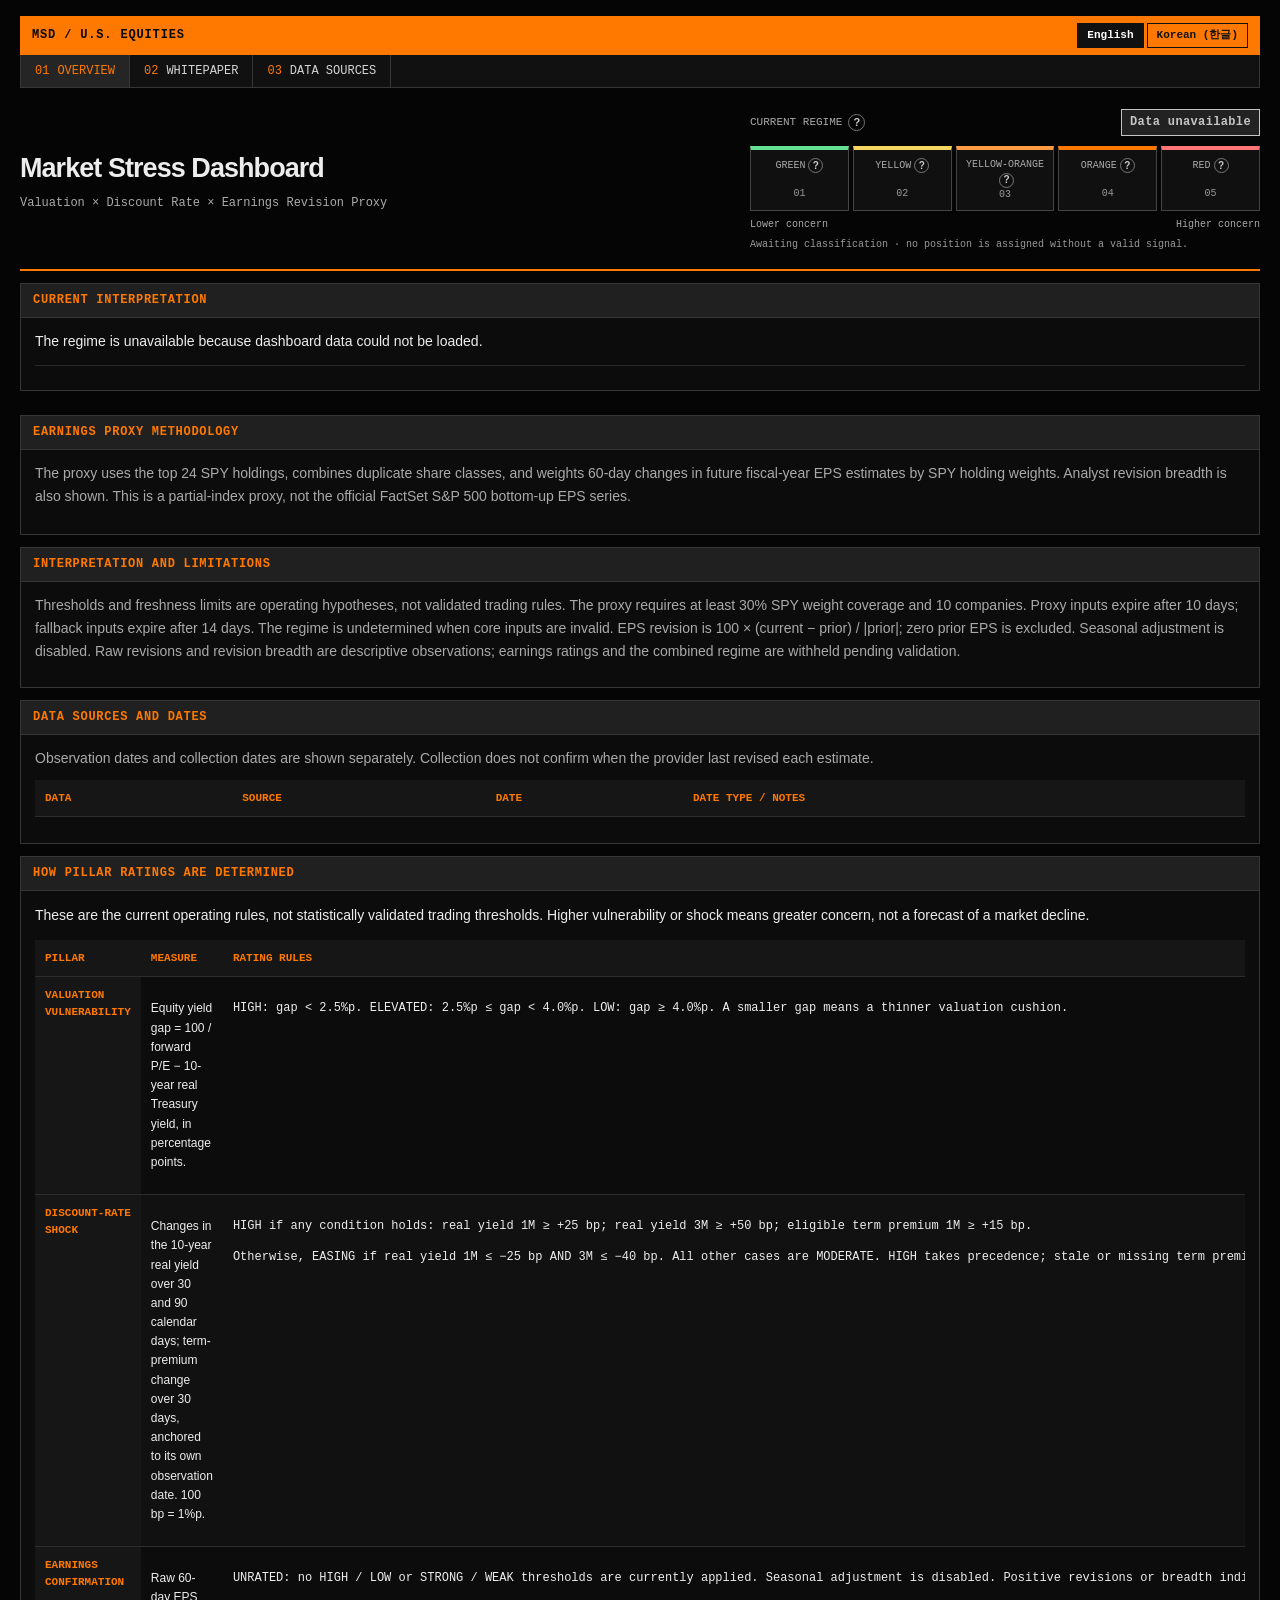
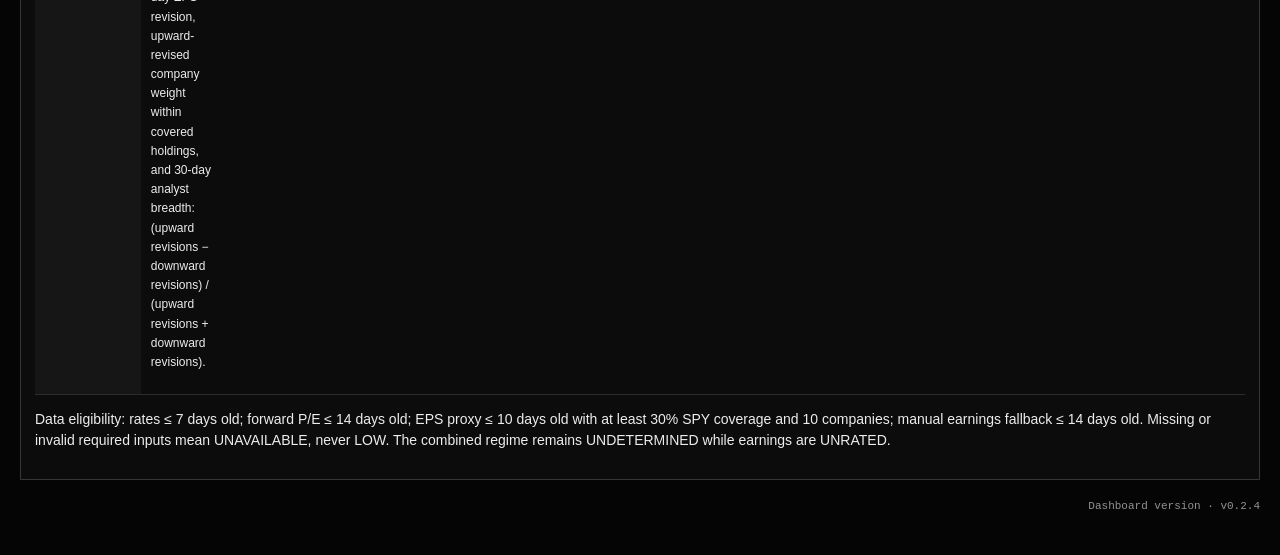
==== commit 89c37430: "Document active pillar rating thresholds in bilingual footer section" ====
--- a/index.html
+++ b/index.html
@@ -1,6 +1,6 @@
 <!doctype html><html lang="en"><head><meta charset="utf-8"><meta name="viewport" content="width=device-width,initial-scale=1">
 <title>Market Stress Dashboard v0.2.4</title>
-<link rel="stylesheet" href="terminal.css?v=4"><script src="data-backend.js?v=2"></script><script src="glossary.js?v=9" defer></script><script src="ui.js?v=9" defer></script></head><body><div class="wrap">
+<link rel="stylesheet" href="terminal.css?v=4"><script src="data-backend.js?v=2"></script><script src="glossary.js?v=9" defer></script><script src="ui.js?v=10" defer></script></head><body><div class="wrap">
 <div class="terminal-bar"><span>MSD / U.S. EQUITIES</span><div class="language-toggle" role="group" aria-label="Language"><button type="button" data-language="en" aria-pressed="true">English</button><button type="button" data-language="ko" aria-pressed="false">Korean (한글)</button></div></div>
 <nav class="terminal-nav" aria-label="Resources"><a href="./" aria-current="page"><span class="key">01</span>OVERVIEW</a><a href="whitepaper.html"><span class="key">02</span>WHITEPAPER</a><a href="#sources-heading"><span class="key">03</span>DATA SOURCES</a></nav>
 <div class="top"><div><h1>Market Stress Dashboard</h1><div class="muted">Valuation × Discount Rate × Earnings Revision Proxy</div></div><section class="regime-overview" aria-label="Market regime scale"><div class="regime-summary"><span id="regime-caption">CURRENT REGIME</span><div id="regime" class="regime">Loading</div></div><ol id="regime-scale" class="regime-scale"></ol><div class="regime-axis"><span id="scale-start">Lower concern</span><span id="scale-end">Higher concern</span></div><div id="scale-note" class="scale-note">Qualitative categories · not a probability scale</div></section></div>
@@ -13,6 +13,8 @@
 <div class="table-scroll"><table><thead><tr><th scope="col">Data</th><th scope="col">Source</th><th scope="col">Date</th><th scope="col">Date type / notes</th></tr></thead><tbody id="sources"></tbody></table></div>
 <p id="generated" class="quality"></p>
 </section>
+<section class="card section" aria-labelledby="criteria-heading"><h2 id="criteria-heading">How pillar ratings are determined</h2><p>These are the current operating rules, not statistically validated trading thresholds. Higher vulnerability or shock means greater concern, not a forecast of a market decline.</p>
+<div class="table-scroll"><table><thead><tr><th scope="col">Pillar</th><th scope="col">Measure</th><th scope="col">Rating rules</th></tr></thead><tbody><tr><th scope="row">Valuation Vulnerability</th><td><p>Equity yield gap = 100 / forward P/E − 10-year real Treasury yield, in percentage points.</p></td><td><p>HIGH: gap &lt; 2.5%p. ELEVATED: 2.5%p ≤ gap &lt; 4.0%p. LOW: gap ≥ 4.0%p. A smaller gap means a thinner valuation cushion.</p></td></tr><tr><th scope="row">Discount-Rate Shock</th><td><p>Changes in the 10-year real yield over 30 and 90 calendar days; term-premium change over 30 days, anchored to its own observation date. 100 bp = 1%p.</p></td><td><p>HIGH if any condition holds: real yield 1M ≥ +25 bp; real yield 3M ≥ +50 bp; eligible term premium 1M ≥ +15 bp.</p><p>Otherwise, EASING if real yield 1M ≤ −25 bp AND 3M ≤ −40 bp. All other cases are MODERATE. HIGH takes precedence; stale or missing term premium is excluded.</p></td></tr><tr><th scope="row">Earnings Confirmation</th><td><p>Raw 60-day EPS revision, upward-revised company weight within covered holdings, and 30-day analyst breadth: (upward revisions − downward revisions) / (upward revisions + downward revisions).</p></td><td><p>UNRATED: no HIGH / LOW or STRONG / WEAK thresholds are currently applied. Seasonal adjustment is disabled. Positive revisions or breadth indicate upward changes, not a validated earnings-strength rating.</p></td></tr></tbody></table></div><p>Data eligibility: rates ≤ 7 days old; forward P/E ≤ 14 days old; EPS proxy ≤ 10 days old with at least 30% SPY coverage and 10 companies; manual earnings fallback ≤ 14 days old. Missing or invalid required inputs mean UNAVAILABLE, never LOW. The combined regime remains UNDETERMINED while earnings are UNRATED.</p></section>
 <footer class="version-note">Dashboard version · v0.2.4</footer>
 </div><script>
 const f=(v,d=2)=>v==null?"N/A":Number(v).toFixed(d);
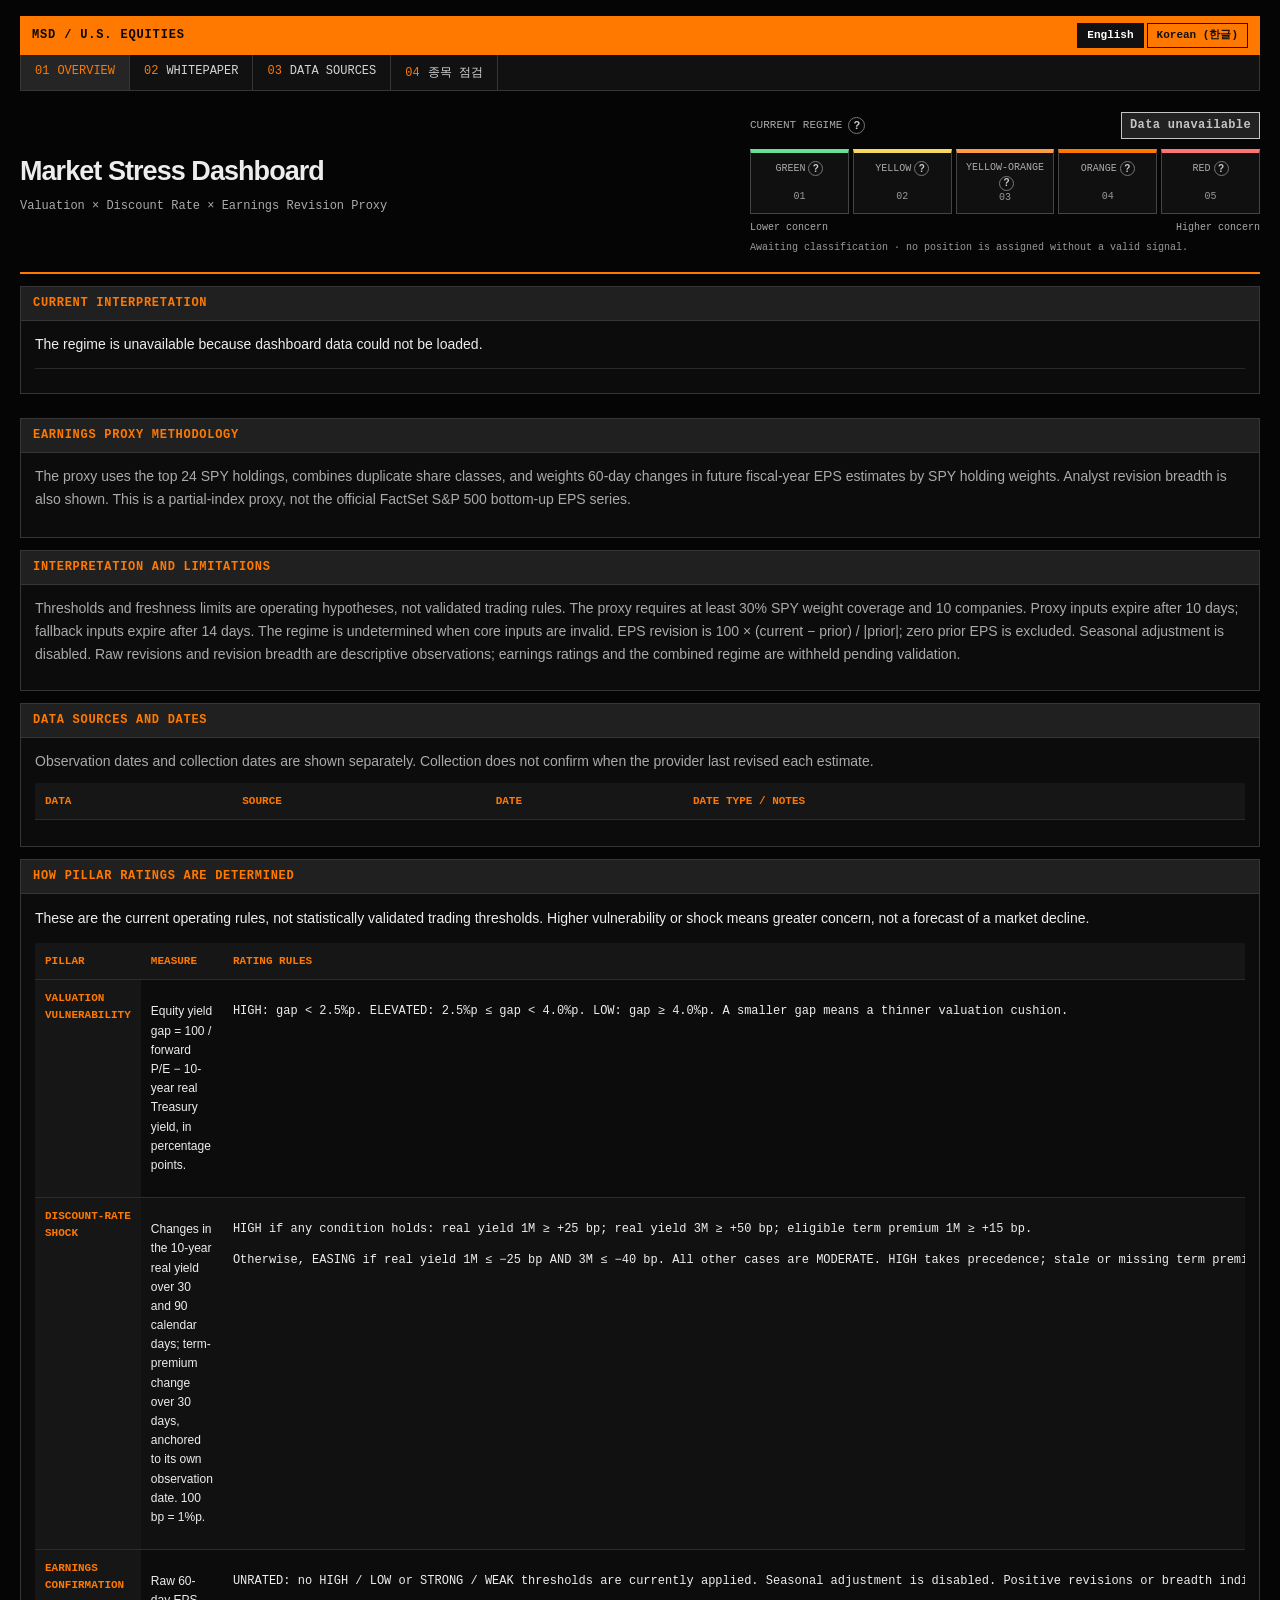
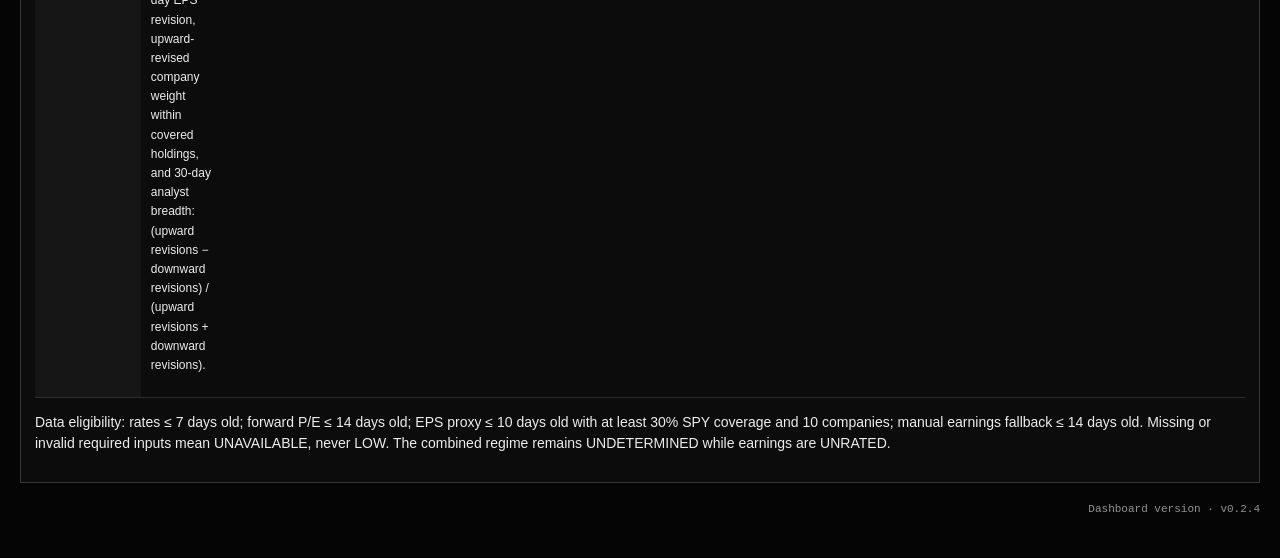
==== commit 6c3aac35: "Add InBody valuation review page and validated Sheets snapshot workflow" ====
--- a/index.html
+++ b/index.html
@@ -2,7 +2,7 @@
 <title>Market Stress Dashboard v0.2.4</title>
 <link rel="stylesheet" href="terminal.css?v=4"><script src="data-backend.js?v=2"></script><script src="glossary.js?v=9" defer></script><script src="ui.js?v=10" defer></script></head><body><div class="wrap">
 <div class="terminal-bar"><span>MSD / U.S. EQUITIES</span><div class="language-toggle" role="group" aria-label="Language"><button type="button" data-language="en" aria-pressed="true">English</button><button type="button" data-language="ko" aria-pressed="false">Korean (한글)</button></div></div>
-<nav class="terminal-nav" aria-label="Resources"><a href="./" aria-current="page"><span class="key">01</span>OVERVIEW</a><a href="whitepaper.html"><span class="key">02</span>WHITEPAPER</a><a href="#sources-heading"><span class="key">03</span>DATA SOURCES</a></nav>
+<nav class="terminal-nav" aria-label="Resources"><a href="./" aria-current="page"><span class="key">01</span>OVERVIEW</a><a href="whitepaper.html"><span class="key">02</span>WHITEPAPER</a><a href="#sources-heading"><span class="key">03</span>DATA SOURCES</a><a href="investments.html"><span class="key">04</span>종목 점검</a></nav>
 <div class="top"><div><h1>Market Stress Dashboard</h1><div class="muted">Valuation × Discount Rate × Earnings Revision Proxy</div></div><section class="regime-overview" aria-label="Market regime scale"><div class="regime-summary"><span id="regime-caption">CURRENT REGIME</span><div id="regime" class="regime">Loading</div></div><ol id="regime-scale" class="regime-scale"></ol><div class="regime-axis"><span id="scale-start">Lower concern</span><span id="scale-end">Higher concern</span></div><div id="scale-note" class="scale-note">Qualitative categories · not a probability scale</div></section></div>
 <div class="card section"><b>Current interpretation</b><p id="note" class="note"></p><div id="asof" class="muted"></div></div>
 <div id="grid" class="grid"></div>
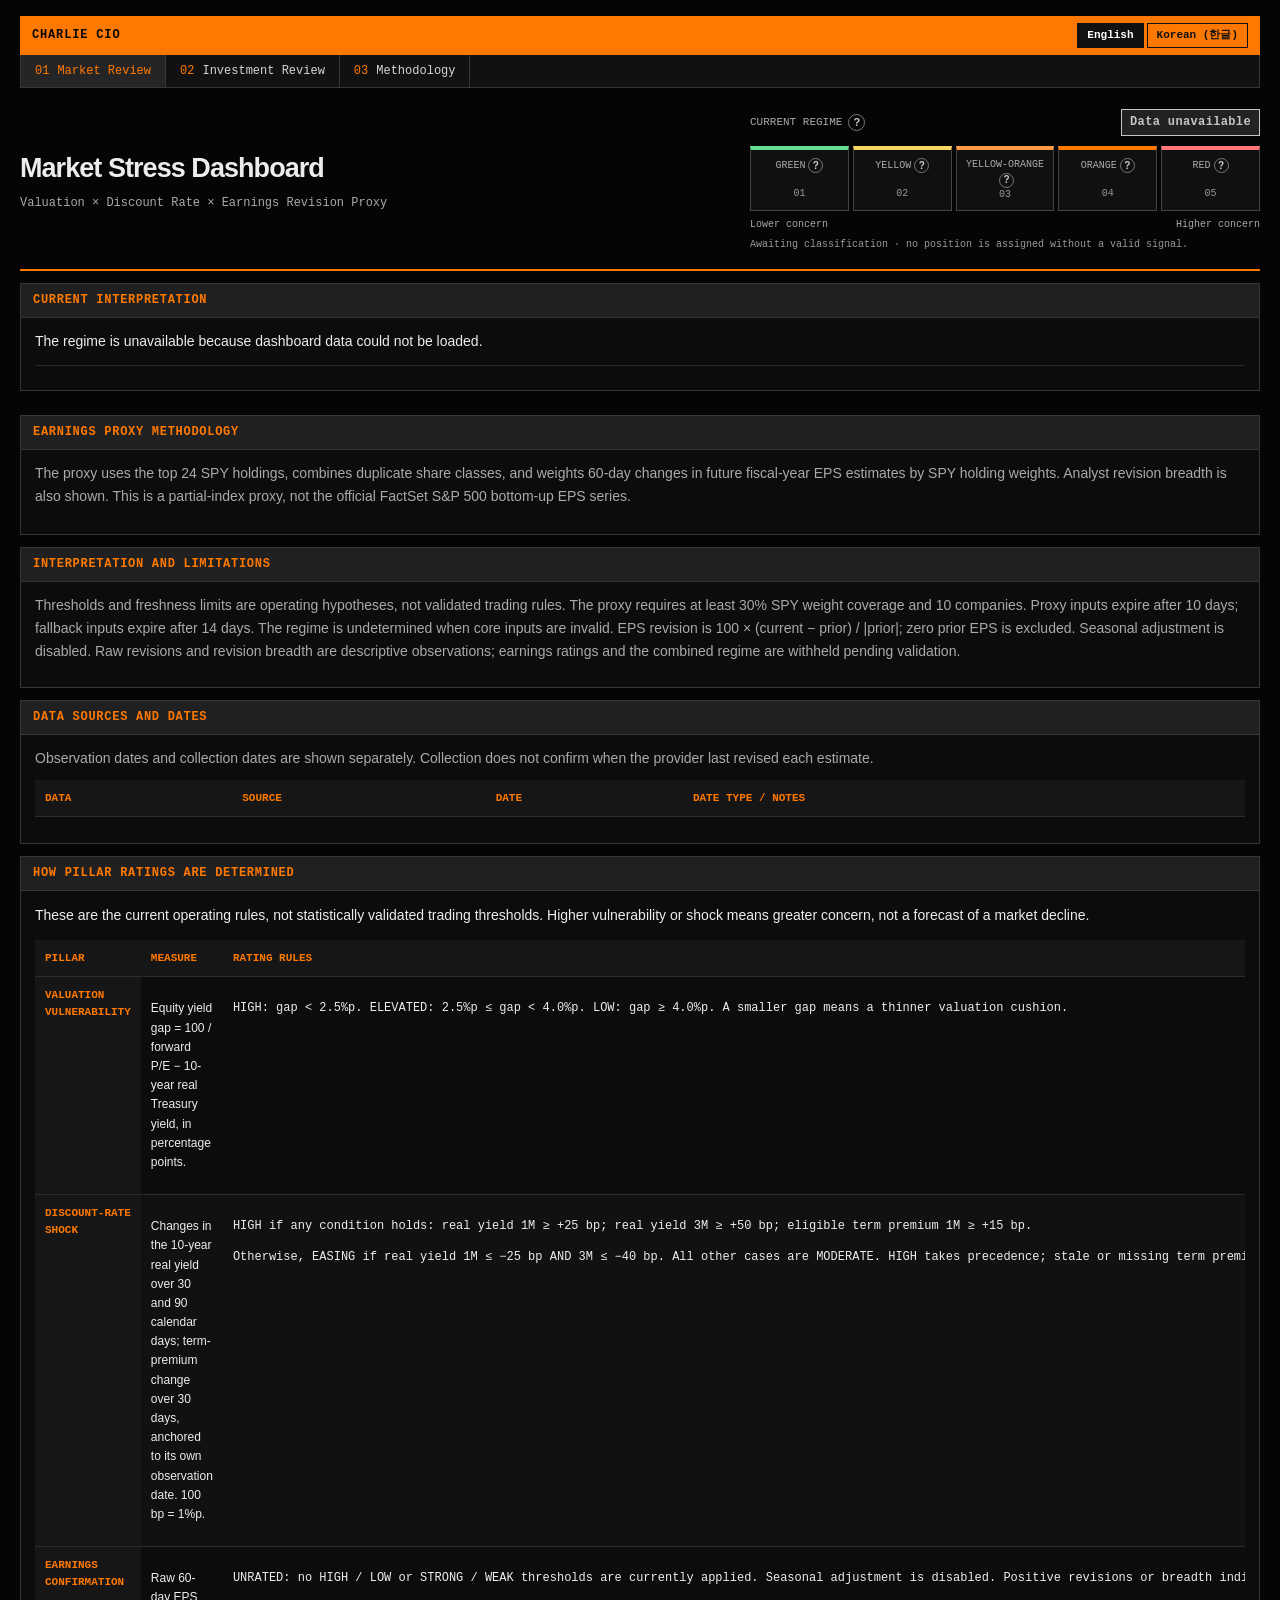
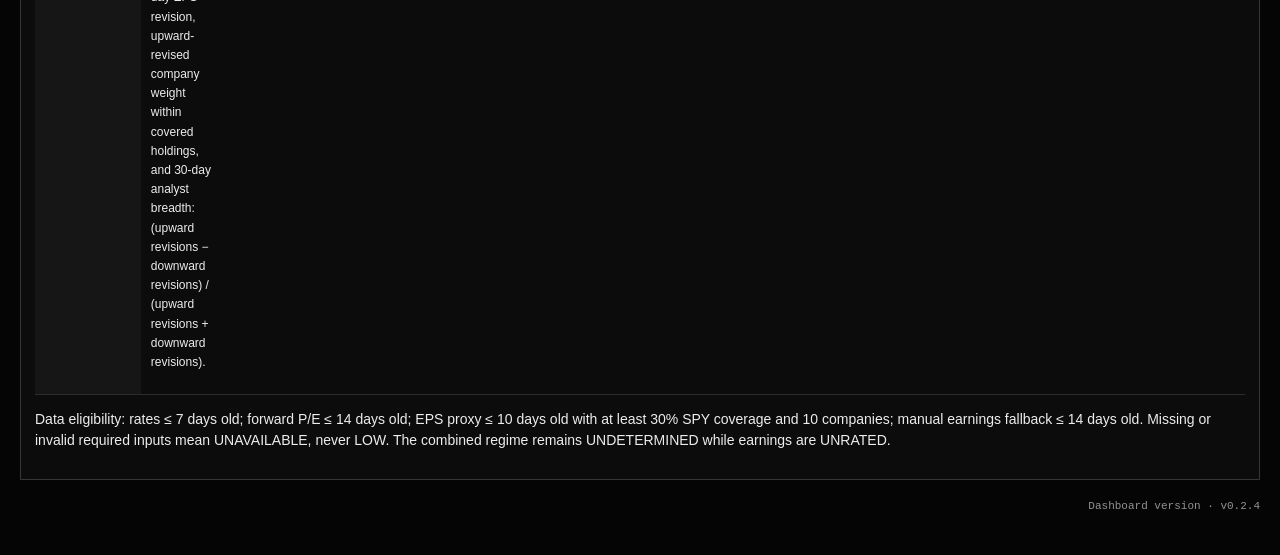
==== commit 03376088: "Organize Charlie CIO navigation and add investment section links" ====
--- a/index.html
+++ b/index.html
@@ -1,8 +1,8 @@
 <!doctype html><html lang="en"><head><meta charset="utf-8"><meta name="viewport" content="width=device-width,initial-scale=1">
-<title>Market Stress Dashboard v0.2.4</title>
-<link rel="stylesheet" href="terminal.css?v=4"><script src="data-backend.js?v=2"></script><script src="glossary.js?v=9" defer></script><script src="ui.js?v=10" defer></script></head><body><div class="wrap">
-<div class="terminal-bar"><span>MSD / U.S. EQUITIES</span><div class="language-toggle" role="group" aria-label="Language"><button type="button" data-language="en" aria-pressed="true">English</button><button type="button" data-language="ko" aria-pressed="false">Korean (한글)</button></div></div>
-<nav class="terminal-nav" aria-label="Resources"><a href="./" aria-current="page"><span class="key">01</span>OVERVIEW</a><a href="whitepaper.html"><span class="key">02</span>WHITEPAPER</a><a href="#sources-heading"><span class="key">03</span>DATA SOURCES</a><a href="investments.html"><span class="key">04</span>종목 점검</a></nav>
+<title>시장 점검 | Charlie CIO</title>
+<link rel="stylesheet" href="terminal.css?v=5"><script src="data-backend.js?v=2"></script><script src="glossary.js?v=9" defer></script><script src="ui.js?v=11" defer></script></head><body><div class="wrap">
+<div class="terminal-bar"><span>CHARLIE CIO</span><div class="language-toggle" role="group" aria-label="Language"><button type="button" data-language="en" aria-pressed="true">English</button><button type="button" data-language="ko" aria-pressed="false">Korean (한글)</button></div></div>
+<nav class="terminal-nav" aria-label="Charlie CIO"><a href="./?lang=en" aria-current="page"><span class="key">01</span>Market Review</a><a href="investments.html"><span class="key">02</span>Investment Review</a><a href="methodology.html"><span class="key">03</span>Methodology</a></nav>
 <div class="top"><div><h1>Market Stress Dashboard</h1><div class="muted">Valuation × Discount Rate × Earnings Revision Proxy</div></div><section class="regime-overview" aria-label="Market regime scale"><div class="regime-summary"><span id="regime-caption">CURRENT REGIME</span><div id="regime" class="regime">Loading</div></div><ol id="regime-scale" class="regime-scale"></ol><div class="regime-axis"><span id="scale-start">Lower concern</span><span id="scale-end">Higher concern</span></div><div id="scale-note" class="scale-note">Qualitative categories · not a probability scale</div></section></div>
 <div class="card section"><b>Current interpretation</b><p id="note" class="note"></p><div id="asof" class="muted"></div></div>
 <div id="grid" class="grid"></div>
--- a/terminal.css
+++ b/terminal.css
@@ -14,3 +14,5 @@
 .language-toggle{display:flex;gap:3px}.language-toggle button{border:1px solid #111;background:transparent;color:#111;padding:4px 9px;font:700 11px/1.4 var(--mono);cursor:pointer}.language-toggle button[aria-pressed="true"]{background:#111;color:#fff}.language-toggle button:focus-visible{outline:2px solid #fff;outline-offset:2px}.regime-overview{width:510px;max-width:100%;min-width:0}.regime-summary{display:flex;align-items:center;justify-content:space-between;margin-bottom:10px;gap:8px}#regime-caption{font:11px var(--mono);color:var(--muted)}.regime-summary .regime{font-size:12px;padding:4px 8px}.regime-scale{list-style:none;padding:0;margin:0;display:grid;grid-template-columns:repeat(5,minmax(0,1fr));gap:4px}.regime-step{position:relative;text-align:center;border:1px solid #444;border-top:4px solid var(--stage);padding:8px 2px 7px;color:#aaa;background:#101010;font:10px/1.45 var(--mono);min-width:0}.regime-step .step-label{display:block;min-height:29px;overflow-wrap:anywhere}.regime-step .step-position{display:block;font-size:10px;color:#999}.regime-step[aria-current="step"]{border:2px solid var(--stage);border-top-width:4px;background:#29190e;color:#fff;box-shadow:0 0 0 1px #000}.regime-step[aria-current="step"] .step-position{color:var(--orange);font-weight:700}.regime-axis{display:flex;justify-content:space-between;color:#aaa;font:10px/1.5 var(--mono);margin-top:6px}.scale-note{font:10px/1.5 var(--mono);color:#999;margin-top:5px}html[lang="ko"] body{word-break:keep-all}html[lang="ko"] .quality{word-break:normal}.top{align-items:center;gap:24px}@media(max-width:1050px){.regime-overview{width:100%}.top>div:first-child{width:100%}}@media(max-width:540px){.language-toggle button{padding:5px 7px}.regime-step{font-size:9px}.terminal-bar span:last-child{display:inline}.regime-scale{gap:3px}}@media print{.language-toggle{display:none}}
 
 .term-help{display:inline-flex;align-items:center;justify-content:center;width:17px;height:17px;margin-left:6px;padding:0;border:1px solid #777;border-radius:50%;background:transparent;color:#ccc;font:700 11px/1 Arial,sans-serif;vertical-align:middle;cursor:pointer;flex-shrink:0}.term-help:hover,.term-help[aria-expanded="true"]{color:var(--orange);border-color:var(--orange);background:#241708}.term-help:focus-visible,.help-close:focus-visible{outline:2px solid var(--orange);outline-offset:3px}.term-popover{position:fixed;z-index:1000;width:min(360px,calc(100vw - 20px));max-height:calc(100vh - 20px);overflow:auto;padding:16px 18px;background:#161616;border:1px solid var(--orange);box-shadow:0 8px 32px #000b;color:#eee;font:13px/1.65 Arial,Helvetica,sans-serif;text-align:left;word-break:normal}.term-popover[hidden]{display:none}.term-popover>strong{display:block;padding-right:24px;color:var(--orange);font-size:13px;margin-bottom:10px}.term-popover p{margin:0 0 7px}.term-popover p:last-child{margin-bottom:0}.help-close{position:absolute;right:8px;top:7px;width:28px;height:28px;border:0;background:none;color:#ddd;font-size:23px;cursor:pointer}.regime-step .term-help{width:15px;height:15px;font-size:10px;margin-left:3px}@media(pointer:coarse){.term-help{width:25px;height:25px}.regime-step .term-help{width:23px;height:23px}}@media print{.term-help,.term-popover{display:none!important}}
+
+.section-nav{display:flex;flex-wrap:wrap;gap:6px 20px;padding:12px 0;border-bottom:1px solid var(--line);margin-bottom:12px}.section-nav a{font-size:12px;text-decoration:none}.section-nav a:hover{text-decoration:underline}[id]{scroll-margin-top:24px}.method-links{display:grid;grid-template-columns:repeat(2,minmax(0,1fr));gap:12px}.method-links h2{font-size:18px;color:var(--orange)}@media(max-width:700px){.method-links{grid-template-columns:1fr}}
